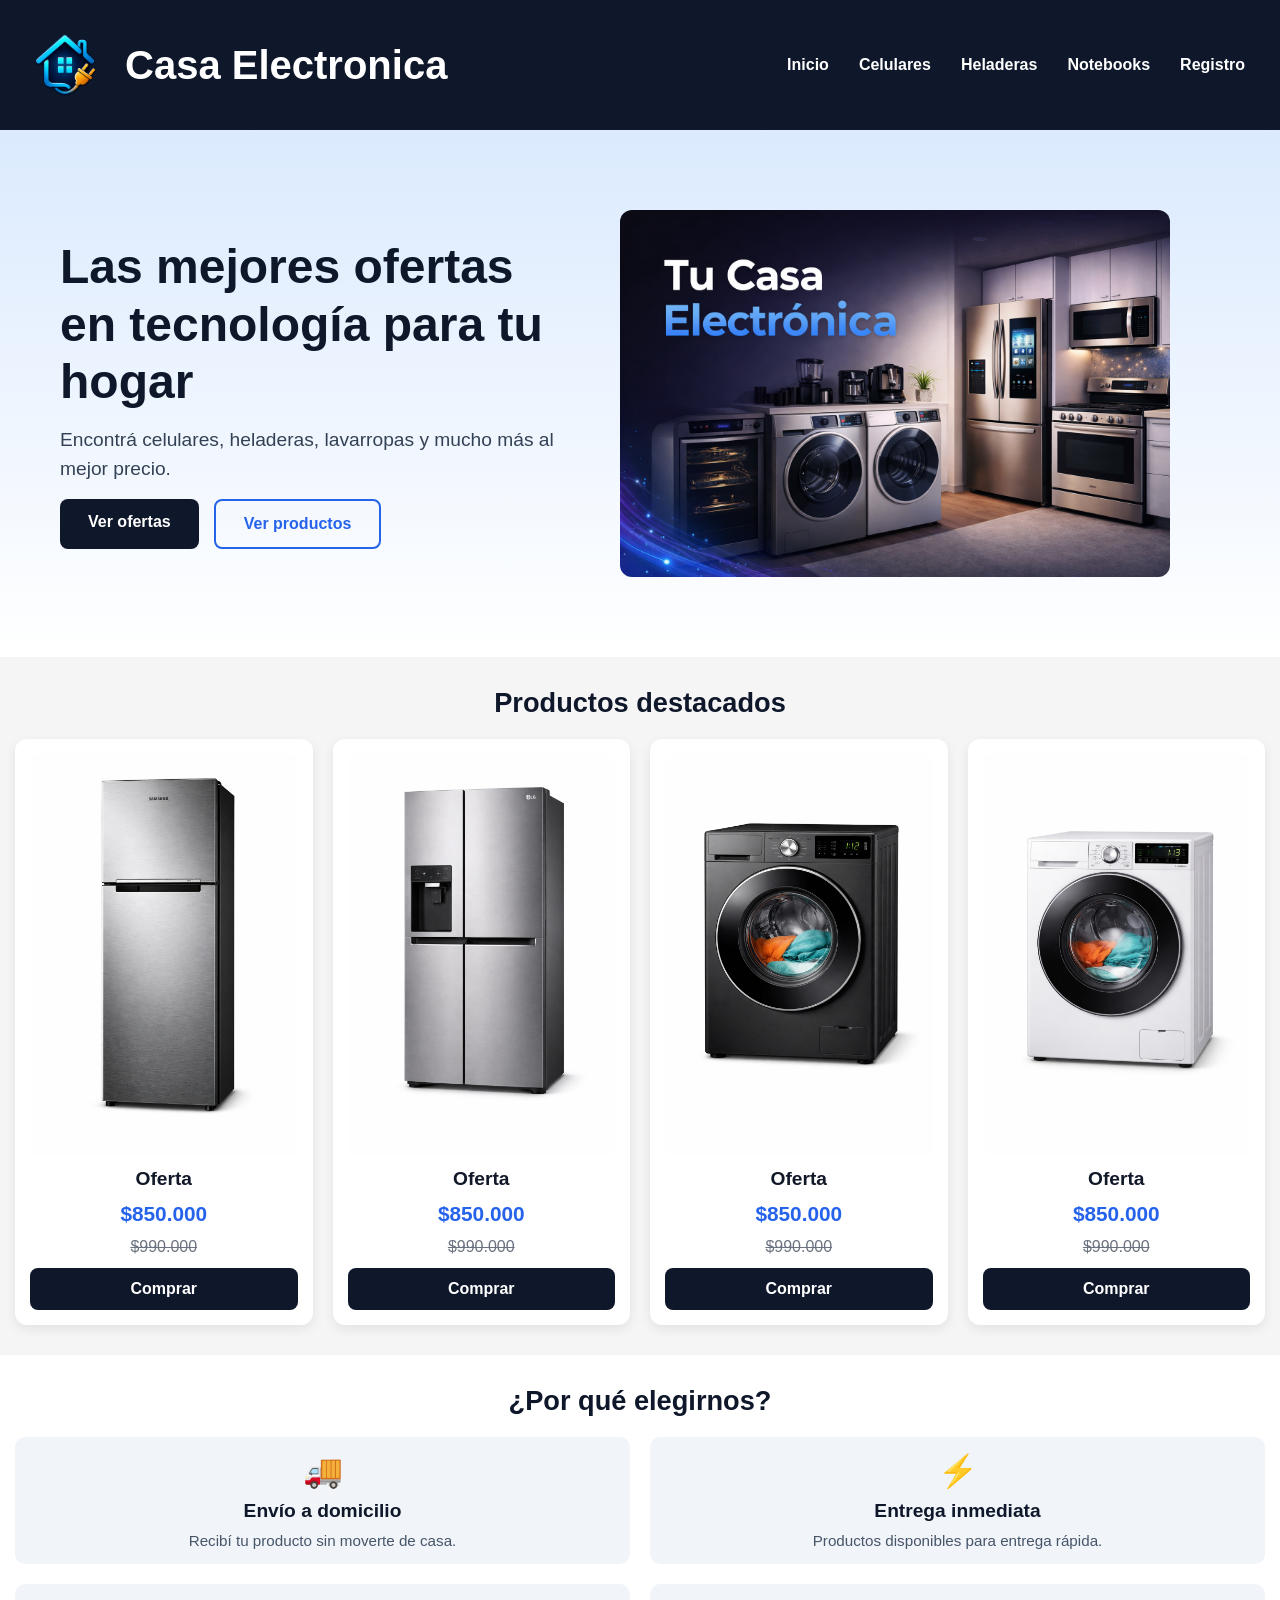
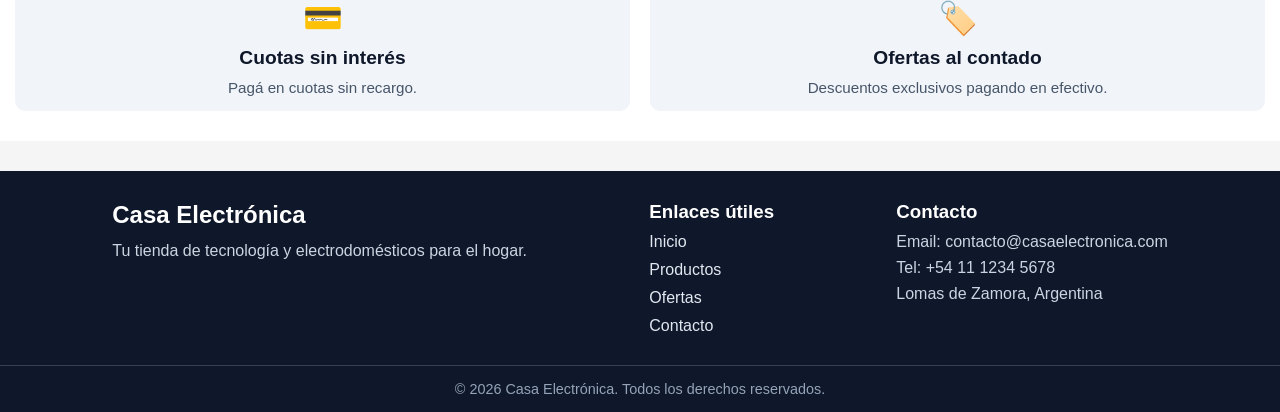
==== index.html @ 78a7dc6c "se agrega archivos version 1" ====
<!DOCTYPE html>
<html lang="es">
<head>
    <meta charset="UTF-8">
    <meta name="viewport" content="width=device-width, initial-scale=1.0">
    <title>Casa Electronica</title>
    <link rel="stylesheet" href="./styles.css/styles.css">
</head>
<body>
    <header class="header">
        <div class="logoContenedor">
            <img class="logo" src="./imagenes/logo.png" alt="logo casa electronica">
            <h1>Casa Electronica</h1>
        </div>

        <nav class="navBar">
            <ul>
                <li><a href="#">Inicio</a></li>
                <li><a href="#">Celulares</a></li>
                <li><a href="#">Heladeras</a></li>
                <li><a href="#">Notebooks</a></li>
                <li><a href="#">Registro</a></li>
            </ul>
        </nav>

        <div class="accionesHeader">
            <button class="botonMenu">Menú</button>
            <button class="botonCarrito">Carrito</button>
        </div>
    </header>



    <main>
        <section class="hero">
            <div class="heroTexto">
                <h2>Las mejores ofertas en tecnología para tu hogar</h2>
        
            <p>Encontrá celulares, heladeras, lavarropas y mucho más al mejor precio.</p>
            <div class="heroBotones">
            <a class="botonHero" href="#">Ver ofertas</a>
            <a class="botonSecundario" href="#">Ver productos</a>
            </div>

            </div>

            <div class="heroImagen">
                <img src="./imagenes/heroimagen.png" alt="Productos tecnológicos destacados">
            </div>
        </section>
        

        <section class="productos">
            <h2 class="tituloSeccion">Productos destacados</h2>

            <div class="contenedorProductos">
                <article class="cardProducto">
                    <img class="imagenProducto" src="./imagenes/samsungheladera.png" alt="Heladera Samsung">
                    <h3>Oferta</h3>
                    <p class="precioActual">$850.000</p>
                    <p class="precioAnterior">$990.000</p>
                    <a href="#" class="botonProducto">Comprar</a>
                </article>

                <article class="cardProducto">
                    <img class="imagenProducto" src="./imagenes/lgheladera.png" alt="Heladera Lg">
                    <h3>Oferta</h3>
                    <p class="precioActual">$850.000</p>
                    <p class="precioAnterior">$990.000</p>
                    <a href="#" class="botonProducto">Comprar</a>
                </article>

                <article class="cardProducto">
                    <img class="imagenProducto" src="./imagenes/lavarropatres.png" alt="Lavarropa Samsung">
                    <h3>Oferta</h3>
                    <p class="precioActual">$850.000</p>
                    <p class="precioAnterior">$990.000</p>
                    <a href="#" class="botonProducto">Comprar</a>
                </article>

                <article class="cardProducto">
                    <img class="imagenProducto" src="./imagenes/lavarropados.png" alt="lavarropas x">
                    <h3>Oferta</h3>
                    <p class="precioActual">$850.000</p>
                    <p class="precioAnterior">$990.000</p>
                    <a href="#" class="botonProducto">Comprar</a>
                </article>
            </div>
        </section>


        <section class="beneficios">
            <h2 class="tituloSeccion">¿Por qué elegirnos?</h2>

        <div class="contenedorBeneficios">

        <div class="beneficio">
            <span class="icono">🚚</span>
            <h3>Envío a domicilio</h3>
            <p>Recibí tu producto sin moverte de casa.</p>
        </div>

        <div class="beneficio">
            <span class="icono">⚡</span>
            <h3>Entrega inmediata</h3>
            <p>Productos disponibles para entrega rápida.</p>
        </div>

        <div class="beneficio">
            <span class="icono">💳</span>
            <h3>Cuotas sin interés</h3>
            <p>Pagá en cuotas sin recargo.</p>
        </div>

        <div class="beneficio">
            <span class="icono">🏷️</span>
            <h3>Ofertas al contado</h3>
            <p>Descuentos exclusivos pagando en efectivo.</p>
        </div>

        </div>
        </section>

    </main>
    
    <footer class="footer">
        <div class="footerContenedor">

        <div class="footerMarca">
            <h2>Casa Electrónica</h2>
            <p>Tu tienda de tecnología y electrodomésticos para el hogar.</p>
        </div>

        <div class="footerLinks">
            <h3>Enlaces útiles</h3>
            <ul>
            <li><a href="#">Inicio</a></li>
            <li><a href="#">Productos</a></li>
            <li><a href="#">Ofertas</a></li>
            <li><a href="#">Contacto</a></li>
            </ul>
        </div>

        <div class="footerContacto">
            <h3>Contacto</h3>
            <p>Email: contacto@casaelectronica.com</p>
            <p>Tel: +54 11 1234 5678</p>
            <p>Lomas de Zamora, Argentina</p>
        </div>

        </div>

        <div class="footerCopy">
        <p>© 2026 Casa Electrónica. Todos los derechos reservados.</p>
        </div>
    </footer>

</body>
</html>
---- styles.css/styles.css ----
*{
    padding: 0;
    margin: 0;
    box-sizing: border-box;
}

body{
    font-family: Arial,sans-serif;
    background-color: #f5f5f5;
    color: #222;
}

.header{
    background-color: #0f172a;
    color: white;
    padding: 15px;
    display: flex;
    flex-direction: column;
    gap: 15px;
}

.logoContenedor{
    display: flex;
    align-items: center;
    gap: 10px;
}

.logo {
    width: 60px;
    height: auto;
}

.logoContenedor h1{
    font-size: 1.4rem;
}

.accionesHeader{
    display: flex;
    justify-content: space-between;
    gap: 10px;
}

.botonMenu,
.botonCarrito{
    flex: 1;
    padding: 10px;
    border: none;
    border-radius: 8px;
    background-color: #1d4ed8;
    color: white;
    font-size: 1rem;
}



.hero{
    padding: 20px 15px;
    display: flex;
    flex-direction: column;
    gap: 20px;
    background: linear-gradient(to bottom, #dbeafe, #ffffff);
}

.heroTexto {
    display: flex;
    flex-direction: column;
    gap: 15px;
}

.hero h2{
    font-size: 2rem;
    line-height: 1.2;
    color: #0f172a;
}

.heroTexto p{
    font-size: 1rem;
    line-height: 1.5;
    color: #334155;
}

.botonHero{
    background-color: #2563eb;
    color: white;
    text-decoration: none;
    padding: 12px;
    border-radius: 8px;
    text-align: center;
    font-weight: bolder;
}

.botonSecundario{
    background-color: transparent;
    border: 2px solid #2563eb;
    text-decoration: none;
    padding: 12px;
    border-radius: 8px;
    text-align: center;
    font-weight: bold;
}

.heroImagen img{
    width: 100%;
    display: block;
    border-radius: 12px;
}


.productos{
    padding: 30px 15px;
}


.contenedorProductos{
    display: flex;
    flex-direction: column;
    gap: 20px;
}

.cardProducto{
    background-color: white;
    border-radius: 12px;
    padding: 15px;
    box-shadow: 0 4px 12px rgba(0,0,0,0.08);
    display: flex; flex-direction: column;
    gap: 12px;
}

.imagenProducto{
    width: 100%;
    border-radius: 10px;
    display: block;
}

.cardProducto h3{
    font-size: 1.2rem;
    color: #111827;
}

.precioActual{
    font-size: 1.3rem;
    font-weight: bold;
    color: #2563eb;
}

.precioAnterior{
    font-size: 1rem;
    color: #6b7280;
    text-decoration: line-through;
}

.botonProducto{
    background-color: #0f172a;
    color: white;
    text-decoration: none;
    text-align: center;
    padding: 12px;
    border-radius: 8px;
    font-weight: bold;
}




.beneficios {
    padding: 30px 15px;
    background-color: #ffffff;
}

.tituloSeccion{
    font-size: 1.7rem;
    line-height: 1.2;
    color: #0f172a;
    text-align: center;
    margin-bottom: 20px;
}

.contenedorBeneficios {
    display: flex;
    flex-direction: column;
    gap: 20px;
}

.beneficio {
    background-color: #f1f5f9;
    padding: 15px;
    border-radius: 10px;
    display: flex;
    flex-direction: column;
    gap: 10px;
    align-items: center;
    text-align: center;
}

.icono {
    font-size: 2rem;
}

.beneficio h3 {
    font-size: 1.2rem;
    color: #0f172a;
}

.beneficio p {
    font-size: 0.95rem;
    color: #475569;
}



.footer {
    background-color: #0f172a;
    color: white;
    margin-top: 30px;
}

.footerContenedor {
    display: flex;
    flex-direction: column;
    gap: 25px;
    padding: 30px 15px;
}

.footerMarca h2,
.footerLinks h3,
.footerContacto h3 {
    margin-bottom: 10px;
}

.footerMarca p {
    color: #cbd5e1;
    line-height: 1.5;
}

.footerLinks ul {
    list-style: none;
    display: flex;
    flex-direction: column;
    gap: 10px;
}

.footerLinks a {
    color: #e2e8f0;
    text-decoration: none;
}

.footerContacto p {
    color: #cbd5e1;
    margin-bottom: 8px;
}   

.footerCopy {
    border-top: 1px solid #334155;
    text-align: center;
    padding: 15px;
}

.footerCopy p {
    font-size: 0.9rem;
    color: #94a3b8;
}



@media (min-width:768px ){
    .header{
        display: flex;
        flex-direction: row;
        justify-content: space-between;
        align-items: center;
    }

    .logo{
        width: 100px;
    }
    .logoContenedor h1{
        font-weight: bolder;
        font-size: 2.5rem;
    }


    .botonCarrito:hover,
    .botonMenu:hover{
        background-color: #0f172a;
        border: solid 1px black;
    }

    .hero {
        flex-direction: row;
        align-items: center;
    }

    .heroTexto {
        flex: 1;
    }

    .heroImagen{
        flex: 1;
    }

    .botonSecundario{
    background-color: transparent;
    border: 2px solid #2563eb;
    text-decoration: none;
    padding: 12px;
    border-radius: 8px;
    text-align: center;
    font-weight: bold;
}


    .contenedorProductos{
        display: grid;
        grid-template-columns: repeat(2,1fr);
        gap: 20px;
    }

    .botonProducto,
    .botonHero,
    .botonCarrito, .botonMenu{
        background-color: #4f15a5;
    }
    
    .contenedorBeneficios{
        display: grid;
        grid-template-columns: repeat(2,1fr);
    }

    .footerContenedor{
        display: flex;
        flex-direction: row;
        justify-content: space-evenly;
    }
}



.navBar {
    display: none;
    }



@media (min-width:1024px){
    .navBar{
        display: block;
        padding: 20px;
    }

    .accionesHeader{
        display: none;
    }

    .navBar ul{
        display: flex;
        gap: 30px;
        list-style: none;
    }

    .navBar a{
        text-decoration: none;
        color: white;
        font-weight: bold;
    }

    .navBar a:active{
        color: #60a5fa;
    }

    .hero{
        padding: 80px 60px;
        gap: 60px;
        align-items: center;
    }

    .heroTexto{
        max-width: 500px;
    }

    .hero h2{
        font-size: 3rem;
    }

    .heroTexto p{
        font-size: 1.2rem;
    }


    .heroBotones{
        display: flex;
        flex-direction:row;
        gap: 15px;
    }

    .botonSecundario{
        background-color: transparent;
        border: 2px solid #2563eb;
        color: #2563eb;
        text-decoration: none;
        padding: 12px;
        border-radius: 8px;
        text-align: center;
        font-weight: bold;
    }

    .botonHero{
        background-color: #0f172a;
    }

    .botonHero,
    .botonSecundario{
        padding: 14px 28px;
    }

    .heroImagen img{
        max-width: 550px;
    }

    .contenedorProductos{
        display: grid;
        grid-template-columns: repeat(4,1fr);
    }

    .cardProducto h3{
        text-align: center;
    }

    .precioActual,
    .precioAnterior,
    .botonProducto{
        text-align: center;
    }

    .botonProducto {
        background-color: #0f172a;
    }

}
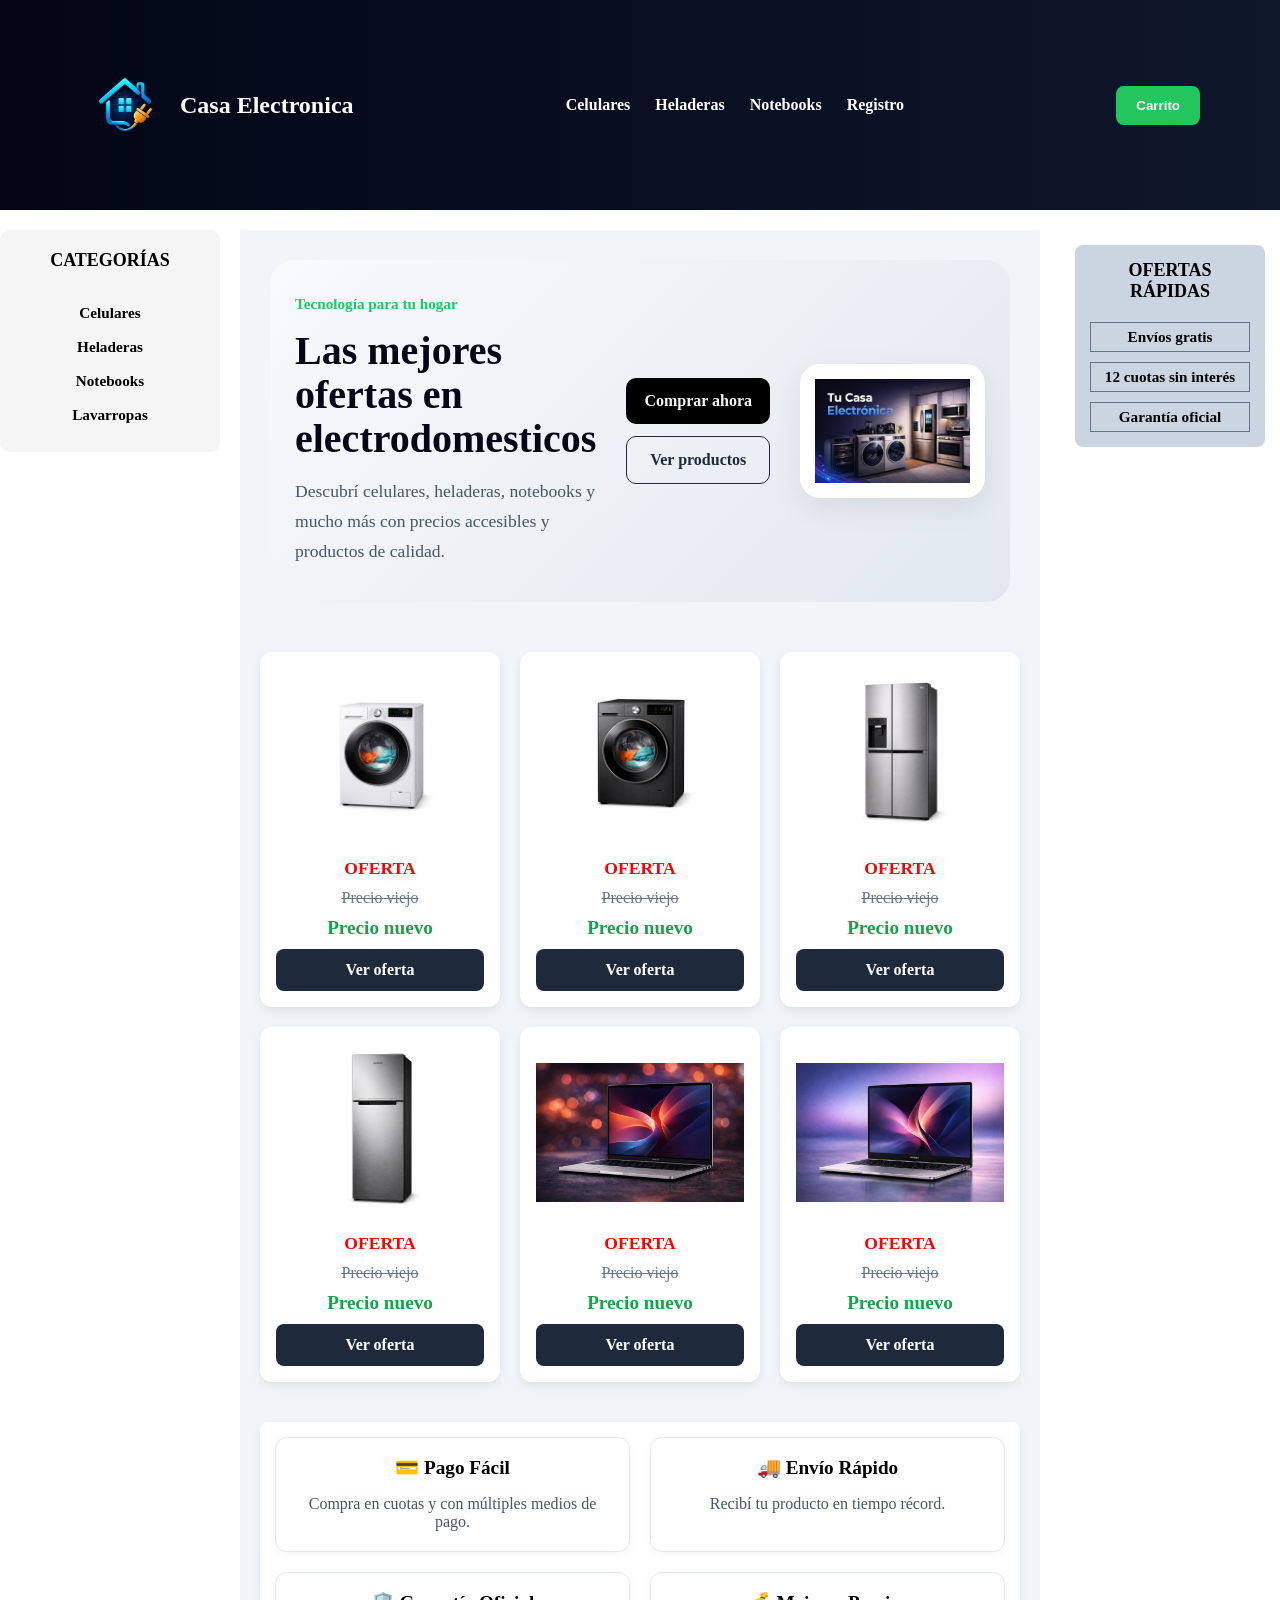
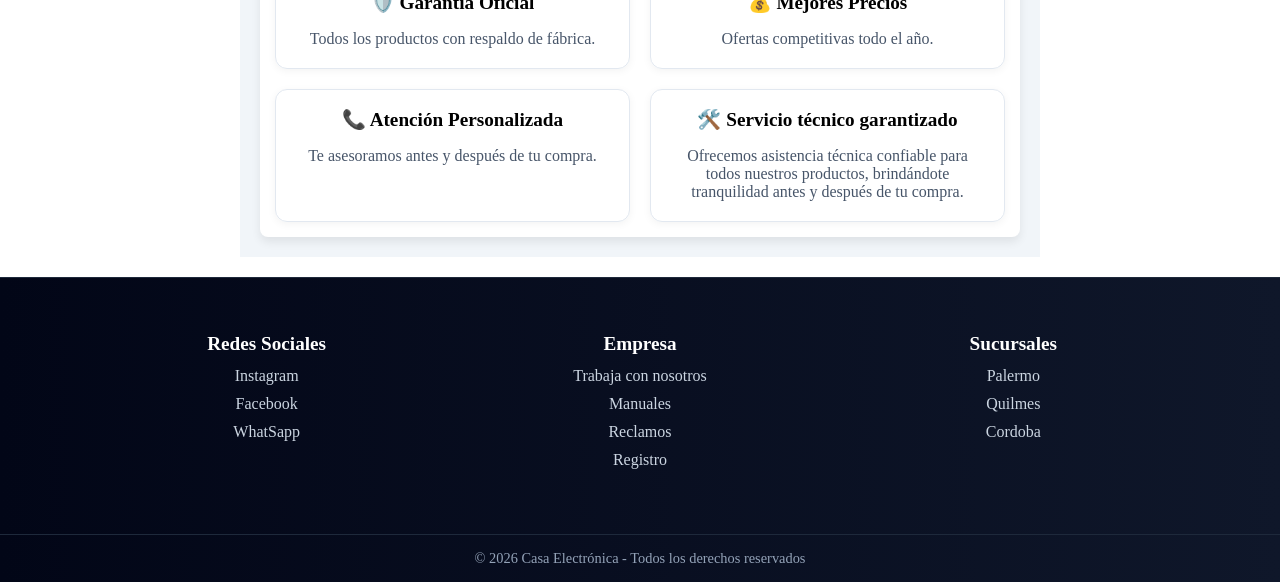
==== commit 588846c6: "primer commit" ====
--- a/index.html
+++ b/index.html
@@ -7,153 +7,218 @@
     <link rel="stylesheet" href="./styles.css/styles.css">
 </head>
 <body>
+    <div class="container">
     <header class="header">
-        <div class="logoContenedor">
-            <img class="logo" src="./imagenes/logo.png" alt="logo casa electronica">
-            <h1>Casa Electronica</h1>
-        </div>
-
-        <nav class="navBar">
-            <ul>
-                <li><a href="#">Inicio</a></li>
-                <li><a href="#">Celulares</a></li>
-                <li><a href="#">Heladeras</a></li>
-                <li><a href="#">Notebooks</a></li>
-                <li><a href="#">Registro</a></li>
-            </ul>
+        <div class="encabezadoContenedor">
+            <div class="logoContenedor">
+            <img class="imagenLogo" src="./imagenes/logo.png" alt="logo de pagina">
+            <h1 class="tituloLogo">Casa Electronica</h1>
+            </div>
+
+            <nav class="navBar">
+                <div class="navBotones">
+                    <a href="#" class="botonMenu">Menu</a>
+                    <a href="#" class="botonCarrito">Carrito</a>
+                </div>
+            </nav>
+        </div>
+
+        <nav class="navBarDesktop">
+            <div class="logoDesktop">
+                <img src="./imagenes/logo.png" alt="logo casa electronica" class="imagenLogoDesktop">
+                <h1 class="tituloLogoDesktop">Casa Electronica</h1>
+            </div>
+
+            <div class="menuDesktop">
+            <ul>
+                <li><a>Celulares</a></li>
+                <li><a>Heladeras</a></li>
+                <li><a>Notebooks</a></li>
+                <li><a>Registro</a></li>
+            </ul>
+            </div>
+
+            <div>
+                <button class="botonDesktop">Carrito</button>
+            </div>
         </nav>
-
-        <div class="accionesHeader">
-            <button class="botonMenu">Menú</button>
-            <button class="botonCarrito">Carrito</button>
-        </div>
     </header>
 
-
-
-    <main>
+    <aside class="sidebarDerecho">
+        <div>
+        <h3>Ofertas rápidas</h3>
+        <p>Envíos gratis</p>
+        <p>12 cuotas sin interés</p>
+        <p>Garantía oficial</p>
+        </div>
+    </aside>
+
+
+
+    <main class="main">
         <section class="hero">
             <div class="heroTexto">
-                <h2>Las mejores ofertas en tecnología para tu hogar</h2>
-        
-            <p>Encontrá celulares, heladeras, lavarropas y mucho más al mejor precio.</p>
+                <p class="heroEtiqueta">Tecnología para tu hogar</p>
+                <h2 class="heroTitulo">Las mejores ofertas en electrodomesticos</h2>
+                <p class="heroParrafo">Descubrí celulares, heladeras, notebooks y mucho más con precios accesibles y productos de calidad.</p>
+            </div>
+
             <div class="heroBotones">
-            <a class="botonHero" href="#">Ver ofertas</a>
-            <a class="botonSecundario" href="#">Ver productos</a>
-            </div>
-
+                <a href="#" class="heroBotonPrincipal"> Comprar ahora</a>
+                <a href="#" class="heroBotonSecundario">Ver productos</a>
             </div>
 
             <div class="heroImagen">
-                <img src="./imagenes/heroimagen.png" alt="Productos tecnológicos destacados">
+                <img src="./imagenes/heroimagen.png" alt="hero imagen">
             </div>
         </section>
-        
-
-        <section class="productos">
-            <h2 class="tituloSeccion">Productos destacados</h2>
-
-            <div class="contenedorProductos">
-                <article class="cardProducto">
-                    <img class="imagenProducto" src="./imagenes/samsungheladera.png" alt="Heladera Samsung">
-                    <h3>Oferta</h3>
-                    <p class="precioActual">$850.000</p>
-                    <p class="precioAnterior">$990.000</p>
-                    <a href="#" class="botonProducto">Comprar</a>
-                </article>
-
-                <article class="cardProducto">
-                    <img class="imagenProducto" src="./imagenes/lgheladera.png" alt="Heladera Lg">
-                    <h3>Oferta</h3>
-                    <p class="precioActual">$850.000</p>
-                    <p class="precioAnterior">$990.000</p>
-                    <a href="#" class="botonProducto">Comprar</a>
-                </article>
-
-                <article class="cardProducto">
-                    <img class="imagenProducto" src="./imagenes/lavarropatres.png" alt="Lavarropa Samsung">
-                    <h3>Oferta</h3>
-                    <p class="precioActual">$850.000</p>
-                    <p class="precioAnterior">$990.000</p>
-                    <a href="#" class="botonProducto">Comprar</a>
-                </article>
-
-                <article class="cardProducto">
-                    <img class="imagenProducto" src="./imagenes/lavarropados.png" alt="lavarropas x">
-                    <h3>Oferta</h3>
-                    <p class="precioActual">$850.000</p>
-                    <p class="precioAnterior">$990.000</p>
-                    <a href="#" class="botonProducto">Comprar</a>
-                </article>
+
+
+
+
+        <section class="principal">
+            <div class="cards">
+                <img class="cardsImagen" src="./imagenes/lavarropados.png" alt="lavarropas samsung">
+                <h3 class="cardsTitulo">Oferta</h3>
+                <span class="precioViejo">Precio viejo</span>
+                <span class="precioNuevo">Precio nuevo</span>
+                <a href="#" class="botonCard">Ver oferta</a>
+
+            </div>
+
+            <div class="cards">
+                <img class="cardsImagen" src="./imagenes/lavarropatres.png" alt="LG lavarropas">
+                <h3 class="cardsTitulo">Oferta</h3>
+                <span class="precioViejo">Precio viejo</span>
+                <span class="precioNuevo">Precio nuevo</span>
+                <a href="#" class="botonCard">Ver oferta</a>
+
+            </div>
+
+            <div class="cards">
+                <img class="cardsImagen" src="./imagenes/lgheladera.png" alt="Lg heladera">
+                <h3 class="cardsTitulo">Oferta</h3>
+                <span class="precioViejo">Precio viejo</span>
+                <span class="precioNuevo">Precio nuevo</span>
+                <a href="#" class="botonCard">Ver oferta</a>
+
+            </div>
+
+            <div class="cards">
+                <img class="cardsImagen" src="./imagenes/samsungheladera.png" alt="samsung heladera">
+                <h3 class="cardsTitulo">Oferta</h3>
+                <span class="precioViejo">Precio viejo</span>
+                <span class="precioNuevo">Precio nuevo</span>
+                <a href="#" class="botonCard">Ver oferta</a>
+
+            </div>
+
+            <div class="cards">
+                <img class="cardsImagen" src="./imagenes/notebookdos.png" alt="notebook">
+                <h3 class="cardsTitulo">Oferta</h3>
+                <span class="precioViejo">Precio viejo</span>
+                <span class="precioNuevo">Precio nuevo</span>
+                <a href="#" class="botonCard">Ver oferta</a>
+
+            </div>
+
+            <div class="cards">
+                <img class="cardsImagen" src="./imagenes/notebookuno.png" alt="samsung notebook">
+                <h3 class="cardsTitulo">Oferta</h3>
+                <span class="precioViejo">Precio viejo</span>
+                <span class="precioNuevo">Precio nuevo</span>
+                <a href="#" class="botonCard">Ver oferta</a>
             </div>
         </section>
 
 
+
         <section class="beneficios">
-            <h2 class="tituloSeccion">¿Por qué elegirnos?</h2>
-
-        <div class="contenedorBeneficios">
-
-        <div class="beneficio">
-            <span class="icono">🚚</span>
-            <h3>Envío a domicilio</h3>
-            <p>Recibí tu producto sin moverte de casa.</p>
-        </div>
-
-        <div class="beneficio">
-            <span class="icono">⚡</span>
-            <h3>Entrega inmediata</h3>
-            <p>Productos disponibles para entrega rápida.</p>
-        </div>
-
-        <div class="beneficio">
-            <span class="icono">💳</span>
-            <h3>Cuotas sin interés</h3>
-            <p>Pagá en cuotas sin recargo.</p>
-        </div>
-
-        <div class="beneficio">
-            <span class="icono">🏷️</span>
-            <h3>Ofertas al contado</h3>
-            <p>Descuentos exclusivos pagando en efectivo.</p>
-        </div>
-
-        </div>
+
+            <div class="cardsBeneficios">
+                <h3 class="beneficioTitulos">💳 Pago Fácil</h3>
+                <p class="beneficioDescripcion"> Compra en cuotas y con múltiples medios de pago.</p>
+            </div>
+
+            <div class="cardsBeneficios">
+                <h3 class="beneficioTitulos">🚚 Envío Rápido</h3>
+                <p class="beneficioDescripcion">Recibí tu producto en tiempo récord.</p>
+            </div>
+
+            <div class="cardsBeneficios">
+                <h3 class="beneficioTitulos">🛡️ Garantía Oficial</h3>
+                <p class="beneficioDescripcion">Todos los productos con respaldo de fábrica.</p>
+            </div>
+
+            <div class="cardsBeneficios">
+                <h3 class="beneficioTitulos">💰 Mejores Precios</h3>
+                <p class="beneficioDescripcion">Ofertas competitivas todo el año.</p>
+            </div>
+
+            <div class="cardsBeneficios">
+                <h3 class="beneficioTitulos">📞 Atención Personalizada</h3>
+                <p class="beneficioDescripcion">Te asesoramos antes y después de tu compra.</p>
+            </div>
+
+            <div class="cardsBeneficios">
+                <h3 class="beneficioTitulos">🛠️ Servicio técnico garantizado</h3>
+                <p class="beneficioDescripcion">Ofrecemos asistencia técnica confiable para todos nuestros productos, brindándote tranquilidad antes y después de tu compra.</p>
+            </div>
         </section>
-
     </main>
-    
+
+
+    <aside class="sidebarIzquierdo">
+        <h3>Categorías</h3>
+        <ul>
+            <li>Celulares</li>
+            <li>Heladeras</li>
+            <li>Notebooks</li>
+            <li>Lavarropas</li>
+        </ul>
+    </aside>
+
+
     <footer class="footer">
-        <div class="footerContenedor">
-
-        <div class="footerMarca">
-            <h2>Casa Electrónica</h2>
-            <p>Tu tienda de tecnología y electrodomésticos para el hogar.</p>
-        </div>
-
-        <div class="footerLinks">
-            <h3>Enlaces útiles</h3>
-            <ul>
-            <li><a href="#">Inicio</a></li>
-            <li><a href="#">Productos</a></li>
-            <li><a href="#">Ofertas</a></li>
-            <li><a href="#">Contacto</a></li>
-            </ul>
-        </div>
-
-        <div class="footerContacto">
-            <h3>Contacto</h3>
-            <p>Email: contacto@casaelectronica.com</p>
-            <p>Tel: +54 11 1234 5678</p>
-            <p>Lomas de Zamora, Argentina</p>
-        </div>
-
-        </div>
-
-        <div class="footerCopy">
-        <p>© 2026 Casa Electrónica. Todos los derechos reservados.</p>
-        </div>
+    <div class="footerContenedor">
+        <div class="footerCards">
+            <h3 class="footerTitulos">Redes Sociales</h3>
+            <ul>
+                <li>Instagram</li>
+                <li>Facebook</li>
+                <li>WhatSapp</li>
+            </ul>
+        </div>
+
+        <div class="footerCards">
+            <h3 class="footerTitulos">Empresa</h3>
+            <ul>
+                <li>Trabaja con nosotros</li>
+                <li>Manuales</li>
+                <li>Reclamos</li>
+                <li>Registro</li>
+            </ul>
+        </div>
+
+        <div class="footerCards">
+            <h3 class="footerTitulos">Sucursales</h3>
+            <ul>
+                <li>Palermo</li>
+                <li>Quilmes</li>
+                <li>Cordoba</li>
+            </ul>
+        </div>
+    </div>
+
+    <div class="footerBottom">
+    <p>© 2026 Casa Electrónica - Todos los derechos reservados</p>
+    </div>
     </footer>
+    </div>
 
 </body>
+
+
+
+
 </html>
--- a/styles.css/styles.css
+++ b/styles.css/styles.css
@@ -4,326 +4,364 @@
     box-sizing: border-box;
 }
 
-body{
-    font-family: Arial,sans-serif;
-    background-color: #f5f5f5;
-    color: #222;
-}
-
-.header{
-    background-color: #0f172a;
+
+header{
+    background: linear-gradient(90deg, #020617, #0f172a);
+}
+
+.encabezadoContenedor{
+    display: flex;
+    flex-direction: column;
+    gap: 20px;
+    padding: 15px;
+}
+
+.logoContenedor{
+    display: flex;
+    align-items: center;
+    gap: 15px;
+}
+
+.imagenLogo{
+    width: 70px;
+    height: auto;
+}
+
+.tituloLogo{
+    font-size: 1.5rem;
+    font-weight: bold;
+    color: whitesmoke;
+}
+
+.navBotones{
+    display: flex;
+    justify-content: space-evenly;
+    gap: 12px;
+}
+
+.botonMenu{
+    background-color: transparent;
+    border: 1px solid white;
+    padding: 12px 18px;
+    border-radius: 8px;
+    color: whitesmoke;
+    text-decoration: none;
+    font-weight: bold;
+    text-align: center;
+    transition: 0.3s;
+}
+
+.botonCarrito{
+    background-color: #22c55e;
+    border: 1px solid #22c55e;
+    padding: 12px 18px;
+    border-radius: 8px;
     color: white;
-    padding: 15px;
-    display: flex;
-    flex-direction: column;
-    gap: 15px;
-}
-
-.logoContenedor{
-    display: flex;
-    align-items: center;
-    gap: 10px;
-}
-
-.logo {
-    width: 60px;
-    height: auto;
-}
-
-.logoContenedor h1{
-    font-size: 1.4rem;
-}
-
-.accionesHeader{
-    display: flex;
-    justify-content: space-between;
-    gap: 10px;
-}
-
-.botonMenu,
-.botonCarrito{
-    flex: 1;
-    padding: 10px;
-    border: none;
-    border-radius: 8px;
-    background-color: #1d4ed8;
-    color: white;
-    font-size: 1rem;
-}
-
-
+    text-decoration: none;
+    font-weight: bold;
+    text-align: center;
+    transition: 0.3s;    
+}
+
+.botonMenu:active,
+.botonCarrito:active{
+    transform: scale(0.97);
+}
+
+.botonMenu:hover{
+    background-color: black;
+}
+
+.botonCarrito:hover{
+    background-color: black;
+}
+
+
+main{
+    background-color: #f1f5f9;
+}
 
 .hero{
-    padding: 20px 15px;
-    display: flex;
-    flex-direction: column;
-    gap: 20px;
-    background: linear-gradient(to bottom, #dbeafe, #ffffff);
-}
-
-.heroTexto {
-    display: flex;
-    flex-direction: column;
-    gap: 15px;
-}
-
-.hero h2{
+    display: flex;
+    flex-direction: column;
+    gap: 30px;
+    padding: 30px 20px;
+}
+
+.heroTexto{
+    display: flex;
+    flex-direction: column;
+    gap: 16px;
+}
+
+.heroEtiqueta{
+    color: #22c55e;
+    font-weight: bold;
+    font-size: 0.95rem;
+}
+
+.heroTitulo{
+    color: #020617;
     font-size: 2rem;
     line-height: 1.2;
-    color: #0f172a;
-}
-
-.heroTexto p{
+}
+
+.heroParrafo{
+    color: #475569;
     font-size: 1rem;
-    line-height: 1.5;
-    color: #334155;
-}
-
-.botonHero{
-    background-color: #2563eb;
+    line-height: 1.6;
+}
+
+.heroBotones{
+    display: flex;
+    flex-direction: column;
+    gap: 12px;
+}
+
+.heroBotonPrincipal,
+.heroBotonSecundario{
+    text-decoration: none;
+    text-align: center;
+    padding: 14px 18px;
+    border-radius: 10px;
+    font-weight: bold;
+    transition: 0.3s;
+}
+
+.heroBotonPrincipal{
+    background-color: #22c55e;
+    color: whitesmoke;
+}
+
+.heroBotonSecundario{
+    background-color: transparent;
+    border: 1px solid #1e293b;
+    color: #1e293b;
+}
+
+.heroBotonPrincipal:hover{
+    background-color: #16a34a;
+}
+
+.heroBotonSecundario:hover{
+    background-color: rgba(30, 41, 59, 0.08);
+}
+
+.heroBotonPrincipal:active,
+.heroBotonSecundario:active{
+    transform: scale(0.97);
+}
+
+.heroImagen img{
+    width: 100%;
+    height: auto;
+    display: block;
+}
+
+.heroImagen{
+    background-color: white;
+    padding: 20px;
+    border-radius: 16px;
+    box-shadow: 0 4px 14px rgba(0, 0, 0, 0.08);
+}
+
+
+.principal{
+    display: flex;
+    flex-direction: column;
+    gap: 20px;
+    padding: 20px;
+    
+}
+
+.cards {
+    background-color: white;
+    border-radius: 12px;
+    padding: 16px;
+    text-align: center;
+    display: flex;
+    flex-direction: column;
+    gap: 10px;
+    box-shadow: 0 4px 10px rgba(0, 0, 0, 0.08);
+}
+
+.cardsImagen{
+    height: auto;
+    width:100%;
+    margin: 0 auto;
+}
+
+.cardsTitulo{
+    color: red;
+    font-size: 1.1rem;
+    text-transform: uppercase;
+}
+
+.precioViejo{
+    color: #64748b;
+    text-decoration: line-through;
+}
+
+.precioNuevo{
+    color: #16a34a;
+    font-size: 1.2rem;
+    font-weight: bold;
+}
+
+.botonCard{
+    text-decoration: none;
+    background-color: #1e293b;
     color: white;
-    text-decoration: none;
     padding: 12px;
     border-radius: 8px;
+    font-weight: bold;
+    transition: 0.3s;
+}
+
+.botonCard:hover{
+    background-color: #0f172a;
+}
+
+.botonCard:active{
+    transform: scale(0.97);
+}
+
+
+.beneficios{
+    display: flex;
+    flex-direction: column;
+    gap: 20px;
+    margin:20px;
+    padding: 15px;
+    background-color: white;
+    border-radius: 8px;
+    box-shadow: 0 5px 10px rgba(0, 0, 0, 0.08);
     text-align: center;
-    font-weight: bolder;
-}
-
-.botonSecundario{
-    background-color: transparent;
-    border: 2px solid #2563eb;
-    text-decoration: none;
-    padding: 12px;
-    border-radius: 8px;
+}
+
+.cardsBeneficios{
+    display: flex;
+    flex-direction: column;
+    gap: 10px;
+    border: solid 1px #e2e8f0;
+    border-radius: 12px;
+    padding: 20px;
+    box-shadow: 0 2px 8px rgba(0, 0, 0, 0.05);
+    transition: 0.3s;
+}
+
+.cardsBeneficios:hover{
+    transform: translateY(-3px);
+    box-shadow: 0 6px 18px rgba(0, 0, 0, 0.1);
+}
+
+.beneficioTitulos{
+    line-height: 1em;
+    font-weight: bold;
+    font-size: 1.2em;
+    margin-bottom: 8px;
+}
+
+.beneficioDescripcion{
+    font-weight: lighter;
+    color: #475569;
+}
+
+
+footer{
+    background: linear-gradient(90deg, #020617, #0f172a);
+}
+
+.footerContenedor{
+    display: flex;
+    flex-direction: column;
+    padding: 20px;
+    color: white;
+    gap: 10px;
     text-align: center;
-    font-weight: bold;
-}
-
-.heroImagen img{
-    width: 100%;
-    display: block;
-    border-radius: 12px;
-}
-
-
-.productos{
-    padding: 30px 15px;
-}
-
-
-.contenedorProductos{
-    display: flex;
-    flex-direction: column;
-    gap: 20px;
-}
-
-.cardProducto{
-    background-color: white;
-    border-radius: 12px;
-    padding: 15px;
-    box-shadow: 0 4px 12px rgba(0,0,0,0.08);
-    display: flex; flex-direction: column;
-    gap: 12px;
-}
-
-.imagenProducto{
-    width: 100%;
-    border-radius: 10px;
-    display: block;
-}
-
-.cardProducto h3{
-    font-size: 1.2rem;
-    color: #111827;
-}
-
-.precioActual{
-    font-size: 1.3rem;
-    font-weight: bold;
-    color: #2563eb;
-}
-
-.precioAnterior{
-    font-size: 1rem;
-    color: #6b7280;
-    text-decoration: line-through;
-}
-
-.botonProducto{
-    background-color: #0f172a;
-    color: white;
-    text-decoration: none;
-    text-align: center;
-    padding: 12px;
-    border-radius: 8px;
-    font-weight: bold;
-}
-
-
-
-
-.beneficios {
-    padding: 30px 15px;
-    background-color: #ffffff;
-}
-
-.tituloSeccion{
-    font-size: 1.7rem;
-    line-height: 1.2;
-    color: #0f172a;
-    text-align: center;
-    margin-bottom: 20px;
-}
-
-.contenedorBeneficios {
-    display: flex;
-    flex-direction: column;
-    gap: 20px;
-}
-
-.beneficio {
-    background-color: #f1f5f9;
-    padding: 15px;
-    border-radius: 10px;
-    display: flex;
-    flex-direction: column;
-    gap: 10px;
-    align-items: center;
-    text-align: center;
-}
-
-.icono {
-    font-size: 2rem;
-}
-
-.beneficio h3 {
-    font-size: 1.2rem;
-    color: #0f172a;
-}
-
-.beneficio p {
-    font-size: 0.95rem;
-    color: #475569;
-}
-
-
-
-.footer {
-    background-color: #0f172a;
-    color: white;
-    margin-top: 30px;
-}
-
-.footerContenedor {
-    display: flex;
-    flex-direction: column;
-    gap: 25px;
-    padding: 30px 15px;
-}
-
-.footerMarca h2,
-.footerLinks h3,
-.footerContacto h3 {
-    margin-bottom: 10px;
-}
-
-.footerMarca p {
+}
+
+.footerCards{
+    padding: 5px;
+}
+
+.footerTitulos{
+    font-weight: bold;
+    font-size: 1.1em;
+}
+
+.footerCards ul{
+    list-style: none;
+    padding: 0;
+    margin-top: 10px;
+}
+
+.footerCards li{
+    margin-bottom: 8px;
     color: #cbd5e1;
-    line-height: 1.5;
-}
-
-.footerLinks ul {
-    list-style: none;
-    display: flex;
-    flex-direction: column;
-    gap: 10px;
-}
-
-.footerLinks a {
-    color: #e2e8f0;
-    text-decoration: none;
-}
-
-.footerContacto p {
-    color: #cbd5e1;
-    margin-bottom: 8px;
-}   
-
-.footerCopy {
-    border-top: 1px solid #334155;
-    text-align: center;
-    padding: 15px;
-}
-
-.footerCopy p {
-    font-size: 0.9rem;
-    color: #94a3b8;
-}
-
-
-
-@media (min-width:768px ){
-    .header{
-        display: flex;
-        flex-direction: row;
-        justify-content: space-between;
-        align-items: center;
-    }
-
-    .logo{
-        width: 100px;
-    }
-    .logoContenedor h1{
-        font-weight: bolder;
-        font-size: 2.5rem;
-    }
-
-
-    .botonCarrito:hover,
-    .botonMenu:hover{
-        background-color: #0f172a;
-        border: solid 1px black;
-    }
-
-    .hero {
+}
+
+.sidebarIzquierdo,
+.sidebarDerecho{
+    display: none;}
+
+@media (min-width: 768px){
+    .hero{
         flex-direction: row;
         align-items: center;
-    }
-
-    .heroTexto {
+        justify-content: space-between;
+        gap: 30px;
+        padding: 40px 30px;
+    }
+
+    .heroTexto{
         flex: 1;
+    }
+
+    .heroBotones{
+        flex-direction: row;
+        justify-content:flex-start;
+    }
+
+
+    .heroBotonPrincipal,
+    .heroBotonSecundario{
+        width: auto;
+    }
+
+    .heroBotonPrincipal,
+    .heroBotonSecundario:active{
+        background-color: black;
     }
 
     .heroImagen{
         flex: 1;
     }
 
-    .botonSecundario{
-    background-color: transparent;
-    border: 2px solid #2563eb;
-    text-decoration: none;
-    padding: 12px;
-    border-radius: 8px;
-    text-align: center;
-    font-weight: bold;
-}
-
-
-    .contenedorProductos{
+    .heroImagen img{
+        width: 100%;
+        max-width: 500px;
+        margin: 0 auto;
+    }
+
+
+    .principal{
         display: grid;
         grid-template-columns: repeat(2,1fr);
-        gap: 20px;
-    }
-
-    .botonProducto,
-    .botonHero,
-    .botonCarrito, .botonMenu{
-        background-color: #4f15a5;
-    }
-    
-    .contenedorBeneficios{
+    }
+
+    .principal .botonCard:hover{
+        background-color: black;
+    }
+
+    .principal .botonCard:active{
+        border: solid 2px red;
+    }
+
+
+    .beneficios{
         display: grid;
-        grid-template-columns: repeat(2,1fr);
+        grid-template-columns: repeat(2, 1fr);
     }
 
     .footerContenedor{
@@ -334,105 +372,340 @@
 }
 
 
-
-.navBar {
-    display: none;
-    }
-
-
-
-@media (min-width:1024px){
-    .navBar{
+@media (min-width: 1024px){
+    .container{
+        display: grid;
+        grid-template-columns: minmax(180px, 220px) 1fr 1fr minmax(180px,220px);
+        grid-template-rows: auto 1fr auto;
+        grid-template-areas: 
+        "header header header header"
+        "sidebarIzquierdo main main sidebarDerecho"
+        "footer footer footer footer";
+        gap: 20px;
+    }
+
+    .header{
+        grid-area: header;
+    }
+
+    .sidebarIzquierdo{
+        grid-area: sidebarIzquierdo;
+    }
+
+    .main{
+        grid-area: main;
+    }
+
+    .sidebarDerecho{
+        grid-area: sidebarDerecho;
+    }
+
+    .footer{
+        grid-area: footer;
+    }
+
+    .encabezadoContenedor{
+        display: none;
+    }
+
+    .header{
+        padding: 40px;
+    }
+
+    .navBarDesktop{
+        display: flex;
+        align-items: center;
+        justify-content: space-between;
+        padding: 20px 40px;
+        color: white;
+    }
+
+    .logoDesktop{
+        display: flex;
+        align-items: center;
+        gap: 10px;
+    }
+
+    .imagenLogoDesktop{
+        height: 90px;
+        width: auto;
+    }
+
+    .tituloLogoDesktop{
+        
+    }
+    
+    .menuDesktop{
+    display: flex;
+    align-items: center;
+    justify-content: center;
+    flex: 1;
+    }
+
+    .menuDesktop ul{
+    display: flex;
+    gap: 25px;
+    list-style: none;
+}
+
+.menuDesktop a{
+    position: relative;
+    color: white;
+    text-decoration: none;
+    font-weight: bold;
+    padding-bottom: 5px;
+}
+
+.menuDesktop a::after{
+    content: "";
+    position: absolute;
+    left: 0;
+    bottom: 0;
+    width: 0%;
+    height: 2px;
+    background-color: #22c55e;
+    transition: 0.3s;
+}
+
+.menuDesktop a:hover::after{
+    width: 100%;
+}
+
+.menuDesktop a:active{
+    transform: scale(0.95);
+}
+
+.botonDesktop{
+    background-color: #22c55e;
+    border: none;
+    padding: 12px 20px;
+    border-radius: 8px;
+    color: white;
+    font-weight: bold;
+    cursor: pointer;
+}
+
+.botonDesktop:hover{
+    background-color: black;
+    border: solid 1px red;
+    text-transform: uppercase;
+}
+
+.hero{
+    display: flex;
+    align-items: center;
+    justify-content: space-between;
+    gap: 30px;
+    padding: 35px 25px;
+    margin: 20px;
+    background: linear-gradient(135deg, #f8fafc, #e2e8f0);
+    border-radius: 24px;
+}
+
+.heroTexto{
+    flex: 1;
+    max-width: 500px;
+}
+
+.heroTitulo{
+    font-size: 2.5rem;
+    line-height: 1.1;
+}
+
+.heroParrafo{
+    font-size: 1.05rem;
+    line-height: 1.7;
+}
+
+.heroImagen{
+    flex: 1;
+    background-color: white;
+    padding: 15px;
+    border-radius: 20px;
+    box-shadow: 0 10px 30px rgba(0, 0, 0, 0.08);
+}
+
+.heroImagen img{
+    width: 100%;
+    max-width: 380px;
+    height: auto;
+    margin: 0 auto;
+    display: block;
+}
+
+.heroBotones{
+    display: flex;
+    flex-direction: column;
+}
+
+.hero{
+    background: linear-gradient(135deg, #f8fafc, #e2e8f0);
+    border-radius: 24px;
+    margin: 30px;
+}
+
+.heroParrafo{
+    font-size: 1.1rem;
+    line-height: 1.7;
+}
+
+.principal{
+    display: grid;
+    grid-template-columns: repeat(auto-fit, minmax(220px, 1fr));
+    gap: 20px;
+}
+
+.cardsImagen{
+    width: 100%;
+    height: 180px;
+    object-fit: contain;
+}
+
+    .sidebarIzquierdo,
+    .sidebarDerecho{
         display: block;
+        background-color: white;
+        padding: 15px;
+        border-radius: 10px;
+    }
+
+    .sidebarDerecho,
+    .sidebarIzquierdo {
+        background-color: #f5f5f5;
         padding: 20px;
-    }
-
-    .accionesHeader{
-        display: none;
-    }
-
-    .navBar ul{
-        display: flex;
-        gap: 30px;
-        list-style: none;
-    }
-
-    .navBar a{
-        text-decoration: none;
-        color: white;
-        font-weight: bold;
-    }
-
-    .navBar a:active{
-        color: #60a5fa;
-    }
-
-    .hero{
-        padding: 80px 60px;
-        gap: 60px;
-        align-items: center;
-    }
-
-    .heroTexto{
-        max-width: 500px;
-    }
-
-    .hero h2{
-        font-size: 3rem;
-    }
-
-    .heroTexto p{
-        font-size: 1.2rem;
-    }
-
-
-    .heroBotones{
-        display: flex;
-        flex-direction:row;
-        gap: 15px;
-    }
-
-    .botonSecundario{
-        background-color: transparent;
-        border: 2px solid #2563eb;
-        color: #2563eb;
-        text-decoration: none;
-        padding: 12px;
-        border-radius: 8px;
+        border-radius: 10px;
         text-align: center;
-        font-weight: bold;
-    }
-
-    .botonHero{
-        background-color: #0f172a;
-    }
-
-    .botonHero,
-    .botonSecundario{
-        padding: 14px 28px;
-    }
-
-    .heroImagen img{
-        max-width: 550px;
-    }
-
-    .contenedorProductos{
-        display: grid;
-        grid-template-columns: repeat(4,1fr);
-    }
-
-    .cardProducto h3{
-        text-align: center;
-    }
-
-    .precioActual,
-    .precioAnterior,
-    .botonProducto{
-        text-align: center;
-    }
-
-    .botonProducto {
-        background-color: #0f172a;
-    }
-
-}+        font-size: 0.95rem;
+}
+
+.sidebarIzquierdo,
+.sidebarDerecho{
+    position: sticky;
+    top: 20px;
+    align-self: start;
+    height: fit-content;
+}
+
+.sidebarIzquierdo{
+    display: flex;
+    flex-direction: column;
+    gap: 15px;
+}
+
+
+.sidebarIzquierdo h3{
+    font-size: 18px;
+    margin-bottom: 10px;
+    font-weight: bolder;
+    text-transform: uppercase;
+}
+
+.sidebarIzquierdo ul{
+    list-style: none;
+}
+
+.sidebarIzquierdo li{
+    padding: 8px;
+    cursor:pointer;
+    border-radius: 5px;
+    font-weight: bold;
+}
+
+.sidebarIzquierdo li:hover{
+    background-color: #ddd;
+}
+
+.sidebarIzquierdo li:active{
+    color: red;
+    background-color: #0f172a;
+}
+
+.sidebarDerecho{
+    display: flex;
+    flex-direction: column;
+    gap: 15px;
+}
+
+.sidebarDerecho h3{
+    font-size: 18px;
+    margin-bottom: 10px;
+    font-weight: bolder;
+    text-transform: uppercase;
+}
+
+.sidebarDerecho{
+    background-color: white;
+    padding: 15px;
+    border-radius: 10px;
+    text-align: center;
+}
+
+.sidebarDerecho div{
+    padding: 15px;
+    background-color: #cbd5e1;
+    border-radius: 8px;
+    display: flex;
+    flex-direction: column;
+    gap: 10px;
+}
+
+.sidebarDerecho div p{
+    font-weight: bold;
+    border: solid 1px #64748b;
+    cursor: pointer;
+    padding: 5px;
+}
+
+.contenedorSidebar{
+    position: fixed;
+}
+
+footer{
+    border-top: 1px solid #1e293b;
+}
+
+.footerContenedor{
+    display: flex;
+    justify-content: space-between;
+    align-items: flex-start;
+    padding: 50px 60px;
+    gap: 40px;
+    max-width: 1200px;
+    margin: 0 auto;
+}
+
+.footerCards{
+    flex: 1;
+}
+
+.footerTitulos{
+    font-size: 1.2rem;
+    margin-bottom: 12px;
+    color: white;
+}
+
+.footerCards li{
+    margin-bottom: 10px;
+    color: #cbd5e1;
+    cursor: pointer;
+    transition: 0.3s;
+}
+
+.footerCards li:hover{
+    color: #22c55e;
+    transform: translate(5px);
+}
+
+.footerTitulos:hover{
+    color: #22c55e;
+}
+
+
+.footerBottom{
+    text-align: center;
+    padding: 15px;
+    border-top: 1px solid #1e293b;
+    color: #94a3b8;
+    font-size: 0.9rem;
+}
+}
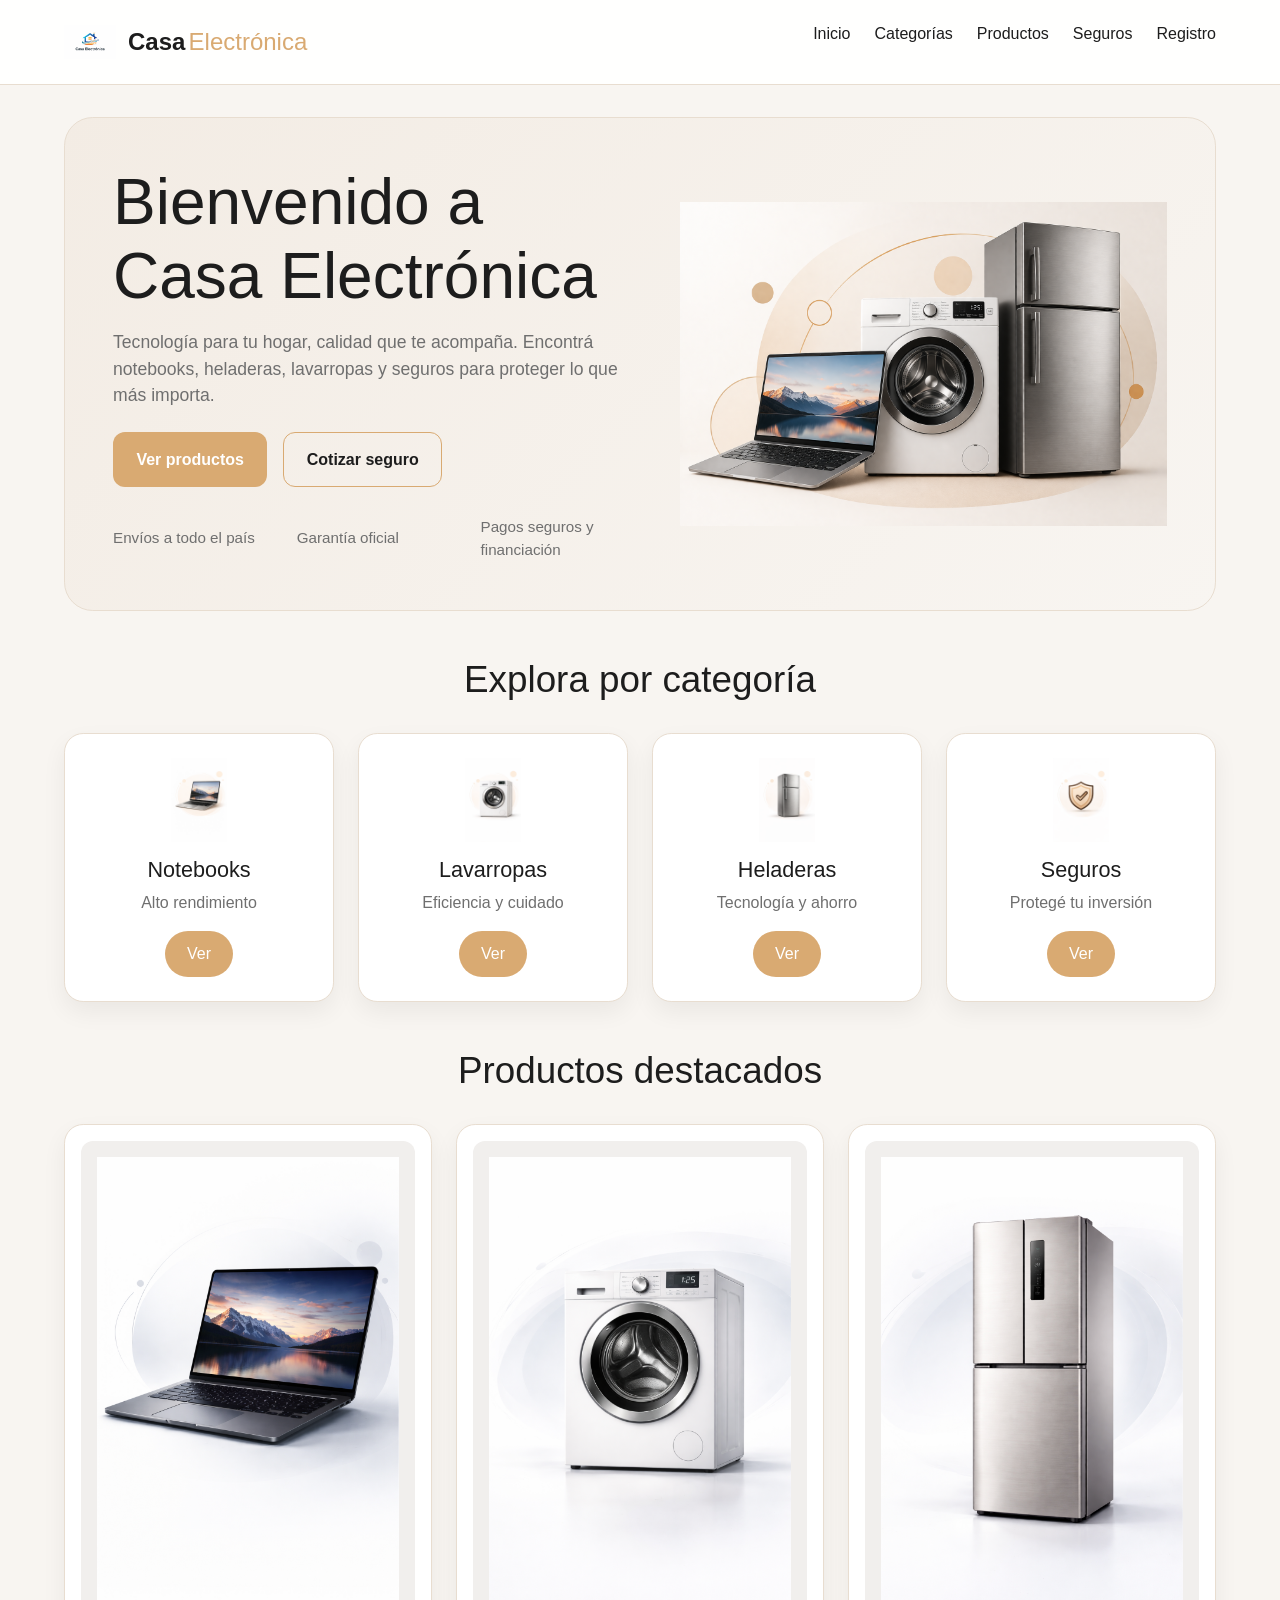
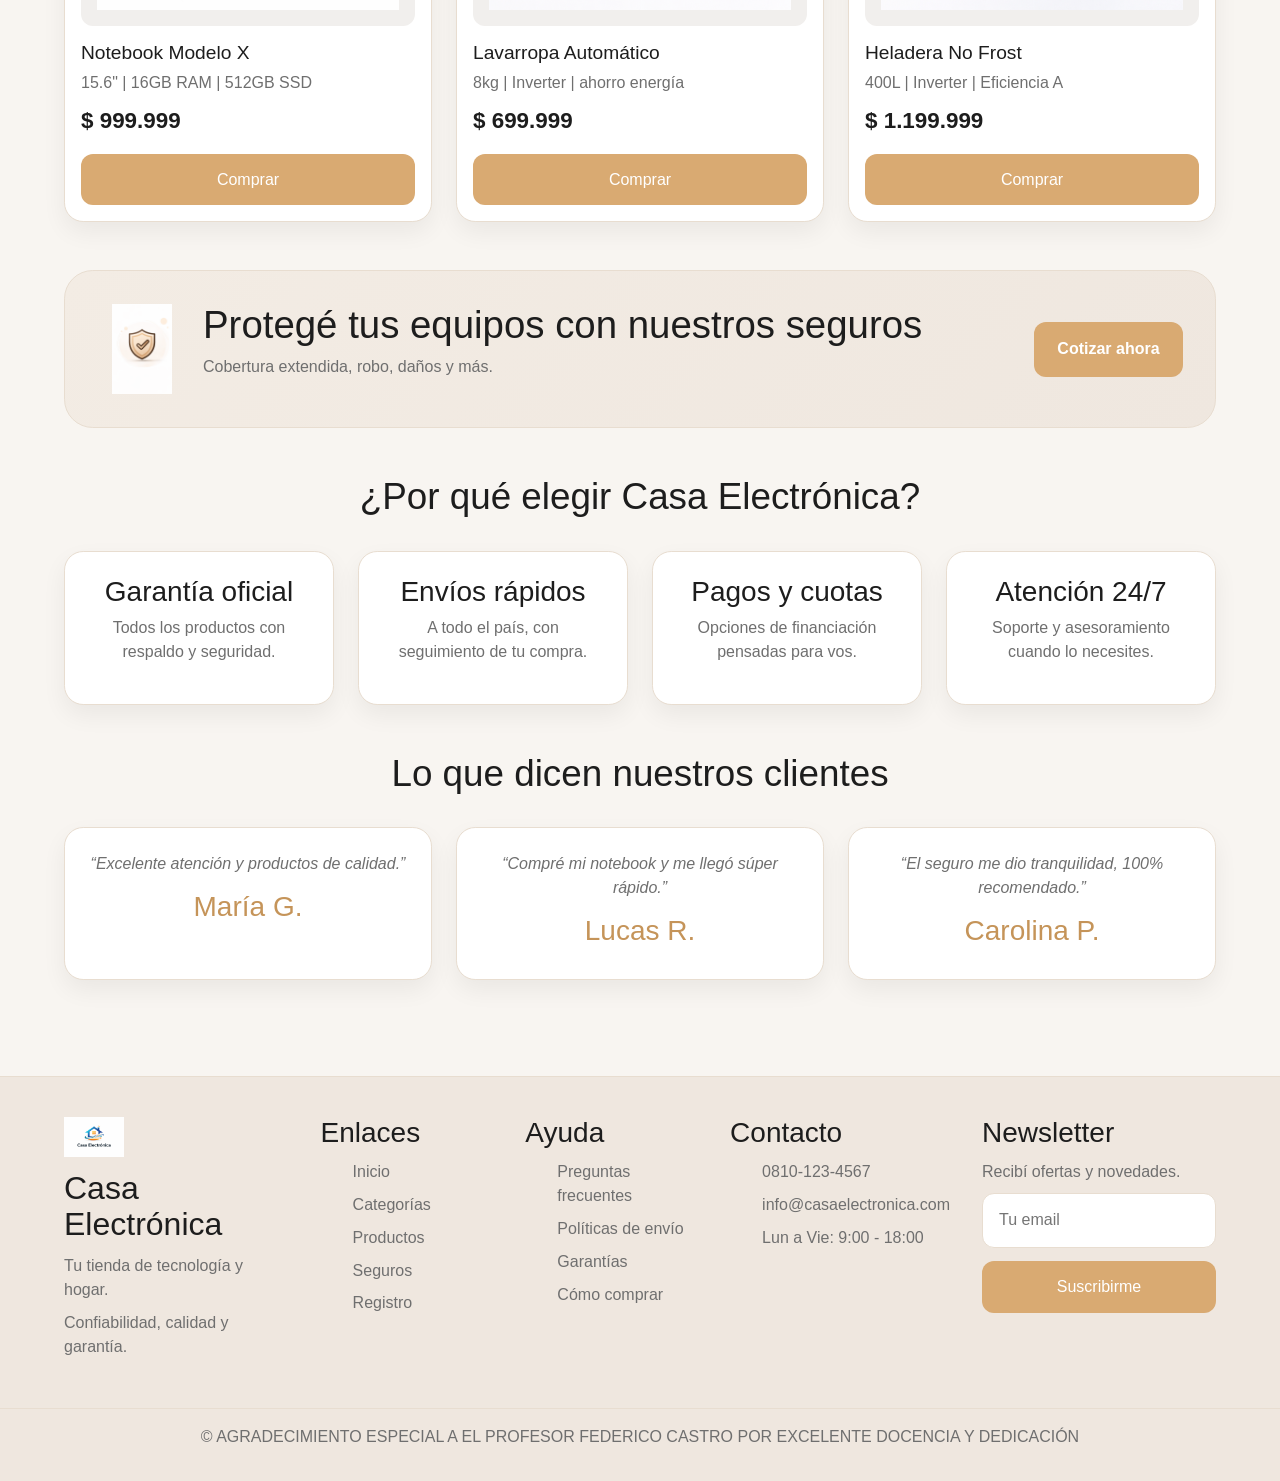
==== commit 1de5b5f8: "Entrega final proyecto Casa Electronica" ====
--- a/index.html
+++ b/index.html
@@ -1,224 +1,258 @@
 <!DOCTYPE html>
 <html lang="es">
 <head>
-    <meta charset="UTF-8">
-    <meta name="viewport" content="width=device-width, initial-scale=1.0">
-    <title>Casa Electronica</title>
-    <link rel="stylesheet" href="./styles.css/styles.css">
+  <meta charset="UTF-8" />
+  <meta name="viewport" content="width=device-width, initial-scale=1.0" />
+  <meta name="description" content="Casa Electrónica: tecnología para tu hogar, electrodomésticos, notebooks y seguros." />
+  <title>Casa Electrónica | Inicio</title>
+  <link rel="icon" href="./imagenes/favicon.png" type="image/png" />
+  <link href="https://cdn.jsdelivr.net/npm/bootstrap@5.3.3/dist/css/bootstrap.min.css" rel="stylesheet" />
+  <link rel="stylesheet" href="./styles.css" />
 </head>
 <body>
-    <div class="container">
-    <header class="header">
-        <div class="encabezadoContenedor">
-            <div class="logoContenedor">
-            <img class="imagenLogo" src="./imagenes/logo.png" alt="logo de pagina">
-            <h1 class="tituloLogo">Casa Electronica</h1>
-            </div>
-
-            <nav class="navBar">
-                <div class="navBotones">
-                    <a href="#" class="botonMenu">Menu</a>
-                    <a href="#" class="botonCarrito">Carrito</a>
-                </div>
-            </nav>
-        </div>
-
-        <nav class="navBarDesktop">
-            <div class="logoDesktop">
-                <img src="./imagenes/logo.png" alt="logo casa electronica" class="imagenLogoDesktop">
-                <h1 class="tituloLogoDesktop">Casa Electronica</h1>
-            </div>
-
-            <div class="menuDesktop">
-            <ul>
-                <li><a>Celulares</a></li>
-                <li><a>Heladeras</a></li>
-                <li><a>Notebooks</a></li>
-                <li><a>Registro</a></li>
-            </ul>
-            </div>
-
-            <div>
-                <button class="botonDesktop">Carrito</button>
-            </div>
-        </nav>
-    </header>
-
-    <aside class="sidebarDerecho">
-        <div>
-        <h3>Ofertas rápidas</h3>
-        <p>Envíos gratis</p>
-        <p>12 cuotas sin interés</p>
-        <p>Garantía oficial</p>
-        </div>
-    </aside>
-
-
-
-    <main class="main">
-        <section class="hero">
-            <div class="heroTexto">
-                <p class="heroEtiqueta">Tecnología para tu hogar</p>
-                <h2 class="heroTitulo">Las mejores ofertas en electrodomesticos</h2>
-                <p class="heroParrafo">Descubrí celulares, heladeras, notebooks y mucho más con precios accesibles y productos de calidad.</p>
-            </div>
-
-            <div class="heroBotones">
-                <a href="#" class="heroBotonPrincipal"> Comprar ahora</a>
-                <a href="#" class="heroBotonSecundario">Ver productos</a>
-            </div>
-
-            <div class="heroImagen">
-                <img src="./imagenes/heroimagen.png" alt="hero imagen">
-            </div>
-        </section>
-
-
-
-
-        <section class="principal">
-            <div class="cards">
-                <img class="cardsImagen" src="./imagenes/lavarropados.png" alt="lavarropas samsung">
-                <h3 class="cardsTitulo">Oferta</h3>
-                <span class="precioViejo">Precio viejo</span>
-                <span class="precioNuevo">Precio nuevo</span>
-                <a href="#" class="botonCard">Ver oferta</a>
-
-            </div>
-
-            <div class="cards">
-                <img class="cardsImagen" src="./imagenes/lavarropatres.png" alt="LG lavarropas">
-                <h3 class="cardsTitulo">Oferta</h3>
-                <span class="precioViejo">Precio viejo</span>
-                <span class="precioNuevo">Precio nuevo</span>
-                <a href="#" class="botonCard">Ver oferta</a>
-
-            </div>
-
-            <div class="cards">
-                <img class="cardsImagen" src="./imagenes/lgheladera.png" alt="Lg heladera">
-                <h3 class="cardsTitulo">Oferta</h3>
-                <span class="precioViejo">Precio viejo</span>
-                <span class="precioNuevo">Precio nuevo</span>
-                <a href="#" class="botonCard">Ver oferta</a>
-
-            </div>
-
-            <div class="cards">
-                <img class="cardsImagen" src="./imagenes/samsungheladera.png" alt="samsung heladera">
-                <h3 class="cardsTitulo">Oferta</h3>
-                <span class="precioViejo">Precio viejo</span>
-                <span class="precioNuevo">Precio nuevo</span>
-                <a href="#" class="botonCard">Ver oferta</a>
-
-            </div>
-
-            <div class="cards">
-                <img class="cardsImagen" src="./imagenes/notebookdos.png" alt="notebook">
-                <h3 class="cardsTitulo">Oferta</h3>
-                <span class="precioViejo">Precio viejo</span>
-                <span class="precioNuevo">Precio nuevo</span>
-                <a href="#" class="botonCard">Ver oferta</a>
-
-            </div>
-
-            <div class="cards">
-                <img class="cardsImagen" src="./imagenes/notebookuno.png" alt="samsung notebook">
-                <h3 class="cardsTitulo">Oferta</h3>
-                <span class="precioViejo">Precio viejo</span>
-                <span class="precioNuevo">Precio nuevo</span>
-                <a href="#" class="botonCard">Ver oferta</a>
-            </div>
-        </section>
-
-
-
-        <section class="beneficios">
-
-            <div class="cardsBeneficios">
-                <h3 class="beneficioTitulos">💳 Pago Fácil</h3>
-                <p class="beneficioDescripcion"> Compra en cuotas y con múltiples medios de pago.</p>
-            </div>
-
-            <div class="cardsBeneficios">
-                <h3 class="beneficioTitulos">🚚 Envío Rápido</h3>
-                <p class="beneficioDescripcion">Recibí tu producto en tiempo récord.</p>
-            </div>
-
-            <div class="cardsBeneficios">
-                <h3 class="beneficioTitulos">🛡️ Garantía Oficial</h3>
-                <p class="beneficioDescripcion">Todos los productos con respaldo de fábrica.</p>
-            </div>
-
-            <div class="cardsBeneficios">
-                <h3 class="beneficioTitulos">💰 Mejores Precios</h3>
-                <p class="beneficioDescripcion">Ofertas competitivas todo el año.</p>
-            </div>
-
-            <div class="cardsBeneficios">
-                <h3 class="beneficioTitulos">📞 Atención Personalizada</h3>
-                <p class="beneficioDescripcion">Te asesoramos antes y después de tu compra.</p>
-            </div>
-
-            <div class="cardsBeneficios">
-                <h3 class="beneficioTitulos">🛠️ Servicio técnico garantizado</h3>
-                <p class="beneficioDescripcion">Ofrecemos asistencia técnica confiable para todos nuestros productos, brindándote tranquilidad antes y después de tu compra.</p>
-            </div>
-        </section>
-    </main>
-
-
-    <aside class="sidebarIzquierdo">
-        <h3>Categorías</h3>
+
+  <header class="site-header">
+    <div class="site-header__container">
+      <a href="./index.html" class="site-header__brand">
+        <img src="./imagenes/logocasaelectro.png" alt="Logo de Casa Electrónica" class="site-header__logo" />
+        <div class="site-header__brand-text">
+          <span class="site-header__title">Casa</span>
+          <span class="site-header__title site-header__title--accent">Electrónica</span>
+        </div>
+      </a>
+
+      <nav class="site-header__nav" aria-label="Menú principal">
+        <ul class="site-header__menu">
+          <li><a href="./index.html" class="site-header__link">Inicio</a></li>
+          <li><a href="./pages/categorias.html" class="site-header__link">Categorías</a></li>
+          <li><a href="./pages/productos.html" class="site-header__link">Productos</a></li>
+          <li><a href="./pages/seguros.html" class="site-header__link">Seguros</a></li>
+          <li><a href="./pages/registro.html" class="site-header__link">Registro</a></li>
+        </ul>
+      </nav>
+    </div>
+  </header>
+
+  <main class="page-main">
+    <section class="hero">
+      <div class="hero__container">
+        <div class="hero__content">
+          <h1>Bienvenido a Casa Electrónica</h1>
+          <p>Tecnología para tu hogar, calidad que te acompaña. Encontrá notebooks, heladeras, lavarropas y seguros para proteger lo que más importa.</p>
+
+          <div class="hero__actions">
+            <a href="./pages/productos.html" class="btn-primary-custom">Ver productos</a>
+            <a href="./pages/seguros.html" class="btn-secondary-custom">Cotizar seguro</a>
+          </div>
+
+          <div class="hero__benefits">
+            <div class="hero__benefit">Envíos a todo el país</div>
+            <div class="hero__benefit">Garantía oficial</div>
+            <div class="hero__benefit">Pagos seguros y financiación</div>
+          </div>
+        </div>
+
+        <div class="hero__image">
+          <img src="./imagenes/heroimagen.png" alt="Electrodomésticos y notebook destacados" />
+        </div>
+      </div>
+    </section>
+
+    <section class="home-section">
+      <div class="home-section__title">
+        <h2>Explora por categoría</h2>
+      </div>
+
+      <div class="categories__grid">
+        <article class="category-card">
+          <img src="./imagenes/notebookcategoria.png" alt="Ícono de notebooks" />
+          <h3>Notebooks</h3>
+          <p>Alto rendimiento</p>
+          <a href="./pages/productos.html">Ver</a>
+        </article>
+
+        <article class="category-card">
+          <img src="./imagenes/lavarropacategoria.png" alt="Ícono de lavarropas" />
+          <h3>Lavarropas</h3>
+          <p>Eficiencia y cuidado</p>
+          <a href="./pages/productos.html">Ver</a>
+        </article>
+
+        <article class="category-card">
+          <img src="./imagenes/heladeracategoria.png" alt="Ícono de heladeras" />
+          <h3>Heladeras</h3>
+          <p>Tecnología y ahorro</p>
+          <a href="./pages/productos.html">Ver</a>
+        </article>
+
+        <article class="category-card">
+          <img src="./imagenes/seguro categoria.png" alt="Ícono de seguros" />
+          <h3>Seguros</h3>
+          <p>Protegé tu inversión</p>
+          <a href="./pages/seguros.html">Ver</a>
+        </article>
+      </div>
+    </section>
+
+    <section class="home-section">
+      <div class="home-section__title">
+        <h2>Productos destacados</h2>
+      </div>
+
+      <div class="products__grid">
+        <article class="product-card">
+          <div class="product-card__image">
+            <img src="./imagenes/notebookx.png" alt="Notebook destacada" />
+          </div>
+          <h3>Notebook Modelo X</h3>
+          <p>15.6" | 16GB RAM | 512GB SSD</p>
+          <span>$ 999.999</span>
+          <a href="./pages/registro.html">Comprar</a>
+        </article>
+
+        <article class="product-card">
+          <div class="product-card__image">
+            <img src="./imagenes/lavarropaprincipal.png" alt="Lavarropa destacado" />
+          </div>
+          <h3>Lavarropa Automático</h3>
+          <p>8kg | Inverter | ahorro energía</p>
+          <span>$ 699.999</span>
+          <a href="./pages/registro.html">Comprar</a>
+        </article>
+
+        <article class="product-card">
+          <div class="product-card__image">
+            <img src="./imagenes/heladeraprincipal.png" alt="Heladera destacada" />
+          </div>
+          <h3>Heladera No Frost</h3>
+          <p>400L | Inverter | Eficiencia A</p>
+          <span>$ 1.199.999</span>
+          <a href="./pages/registro.html">Comprar</a>
+        </article>
+      </div>
+    </section>
+
+    <section class="insurance-banner">
+      <div class="insurance-banner__container">
+        <div class="insurance-banner__left">
+          <img src="./imagenes/seguro categoria.png" alt="Escudo de protección" />
+          <div>
+            <h2>Protegé tus equipos con nuestros seguros</h2>
+            <p>Cobertura extendida, robo, daños y más.</p>
+          </div>
+        </div>
+
+        <div class="insurance-banner__right">
+          <a href="./pages/seguros.html" class="btn-primary-custom">Cotizar ahora</a>
+        </div>
+      </div>
+    </section>
+
+    <section class="info-section">
+      <div class="home-section__title">
+        <h2>¿Por qué elegir Casa Electrónica?</h2>
+      </div>
+
+      <div class="info-grid">
+        <article class="info-card">
+          <h3>Garantía oficial</h3>
+          <p>Todos los productos con respaldo y seguridad.</p>
+        </article>
+
+        <article class="info-card">
+          <h3>Envíos rápidos</h3>
+          <p>A todo el país, con seguimiento de tu compra.</p>
+        </article>
+
+        <article class="info-card">
+          <h3>Pagos y cuotas</h3>
+          <p>Opciones de financiación pensadas para vos.</p>
+        </article>
+
+        <article class="info-card">
+          <h3>Atención 24/7</h3>
+          <p>Soporte y asesoramiento cuando lo necesites.</p>
+        </article>
+      </div>
+    </section>
+
+    <section class="testimonials-section">
+      <div class="home-section__title">
+        <h2>Lo que dicen nuestros clientes</h2>
+      </div>
+
+      <div class="testimonials-grid">
+        <article class="testimonial-card">
+          <p>“Excelente atención y productos de calidad.”</p>
+          <h3>María G.</h3>
+        </article>
+
+        <article class="testimonial-card">
+          <p>“Compré mi notebook y me llegó súper rápido.”</p>
+          <h3>Lucas R.</h3>
+        </article>
+
+        <article class="testimonial-card">
+          <p>“El seguro me dio tranquilidad, 100% recomendado.”</p>
+          <h3>Carolina P.</h3>
+        </article>
+      </div>
+    </section>
+  </main>
+
+  <footer class="site-footer">
+    <div class="site-footer__container">
+      <div class="site-footer__brand">
+        <img src="./imagenes/logocasaelectro.png" alt="Logo de Casa Electrónica" />
+        <h2>Casa Electrónica</h2>
+        <p>Tu tienda de tecnología y hogar.</p>
+        <p>Confiabilidad, calidad y garantía.</p>
+      </div>
+
+      <div class="site-footer__column">
+        <h3>Enlaces</h3>
         <ul>
-            <li>Celulares</li>
-            <li>Heladeras</li>
-            <li>Notebooks</li>
-            <li>Lavarropas</li>
-        </ul>
-    </aside>
-
-
-    <footer class="footer">
-    <div class="footerContenedor">
-        <div class="footerCards">
-            <h3 class="footerTitulos">Redes Sociales</h3>
-            <ul>
-                <li>Instagram</li>
-                <li>Facebook</li>
-                <li>WhatSapp</li>
-            </ul>
-        </div>
-
-        <div class="footerCards">
-            <h3 class="footerTitulos">Empresa</h3>
-            <ul>
-                <li>Trabaja con nosotros</li>
-                <li>Manuales</li>
-                <li>Reclamos</li>
-                <li>Registro</li>
-            </ul>
-        </div>
-
-        <div class="footerCards">
-            <h3 class="footerTitulos">Sucursales</h3>
-            <ul>
-                <li>Palermo</li>
-                <li>Quilmes</li>
-                <li>Cordoba</li>
-            </ul>
-        </div>
+          <li><a href="./index.html">Inicio</a></li>
+          <li><a href="./pages/categorias.html">Categorías</a></li>
+          <li><a href="./pages/productos.html">Productos</a></li>
+          <li><a href="./pages/seguros.html">Seguros</a></li>
+          <li><a href="./pages/registro.html">Registro</a></li>
+        </ul>
+      </div>
+
+      <div class="site-footer__column">
+        <h3>Ayuda</h3>
+        <ul>
+          <li><a href="#">Preguntas frecuentes</a></li>
+          <li><a href="#">Políticas de envío</a></li>
+          <li><a href="#">Garantías</a></li>
+          <li><a href="#">Cómo comprar</a></li>
+        </ul>
+      </div>
+
+      <div class="site-footer__column">
+        <h3>Contacto</h3>
+        <ul>
+          <li>0810-123-4567</li>
+          <li>info@casaelectronica.com</li>
+          <li>Lun a Vie: 9:00 - 18:00</li>
+        </ul>
+      </div>
+
+      <div class="site-footer__newsletter">
+        <h3>Newsletter</h3>
+        <p>Recibí ofertas y novedades.</p>
+        <form>
+          <input type="email" placeholder="Tu email" />
+          <button type="submit">Suscribirme</button>
+        </form>
+      </div>
     </div>
 
-    <div class="footerBottom">
-    <p>© 2026 Casa Electrónica - Todos los derechos reservados</p>
+    <div class="site-footer__bottom">
+      <p>© AGRADECIMIENTO ESPECIAL A EL PROFESOR FEDERICO CASTRO POR EXCELENTE DOCENCIA Y DEDICACIÓN</p>
     </div>
-    </footer>
-    </div>
+  </footer>
 
 </body>
-
-
-
-
-</html>
+</html>
--- a/styles.css
+++ b/styles.css
@@ -0,0 +1,725 @@
+*,
+*::before,
+*::after {
+  box-sizing: border-box;
+  margin: 0;
+  padding: 0;
+}
+
+html {
+  font-size: 16px;
+  scroll-behavior: smooth;
+}
+
+body {
+  font-family: Arial, Helvetica, sans-serif;
+  background-color: #f8f5f1;
+  color: #1d1d1d;
+  line-height: 1.5;
+  min-height: 100vh;
+  display: flex;
+  flex-direction: column;
+  overflow-x: hidden;
+}
+
+main {
+  flex: 1;
+}
+
+img {
+  max-width: 100%;
+  display: block;
+}
+
+ul {
+  list-style: none;
+}
+
+a {
+  text-decoration: none;
+  color: inherit;
+}
+
+button,
+input,
+textarea,
+select {
+  font: inherit;
+}
+
+h1,
+h2,
+h3 {
+  line-height: 1.15;
+  color: #1d1d1d;
+}
+
+p {
+  color: #6f6f6f;
+}
+
+.category-card,
+.product-card,
+.info-card,
+.testimonial-card,
+.insurance-card {
+  transition: transform 0.3s ease, box-shadow 0.3s ease;
+}
+.category-card:hover,
+.product-card:hover,
+.info-card:hover,
+.testimonial-card:hover,
+.insurance-card:hover {
+  transform: translateY(-6px);
+  box-shadow: 0 16px 30px rgba(0, 0, 0, 0.08);
+}
+
+.btn-primary-custom {
+  display: inline-block;
+  padding: 0.9rem 1.4rem;
+  border-radius: 0.75rem;
+  font-weight: 700;
+  text-align: center;
+  transition: 0.3s ease;
+  border: 1px solid transparent;
+  background-color: #d9aa72;
+  color: #ffffff;
+}
+.btn-primary-custom:hover {
+  background-color: #c59459;
+  transform: translateY(-2px);
+}
+
+.btn-secondary-custom {
+  display: inline-block;
+  padding: 0.9rem 1.4rem;
+  border-radius: 0.75rem;
+  font-weight: 700;
+  text-align: center;
+  transition: 0.3s ease;
+  border: 1px solid transparent;
+  background-color: transparent;
+  border-color: #d9aa72;
+  color: #1d1d1d;
+}
+.btn-secondary-custom:hover {
+  background-color: rgba(217, 170, 114, 0.12);
+}
+
+.category-card,
+.product-card,
+.info-card,
+.testimonial-card,
+.insurance-card {
+  background-color: #ffffff;
+  border: 1px solid #e8ddd0;
+  border-radius: 1.2rem;
+  box-shadow: 0 10px 25px rgba(0, 0, 0, 0.06);
+}
+
+.category-card {
+  padding: 1.5rem 1rem;
+  text-align: center;
+}
+.category-card img {
+  width: 84px;
+  height: 84px;
+  object-fit: contain;
+  margin: 0 auto 1rem;
+}
+.category-card h3 {
+  margin-bottom: 0.5rem;
+  font-size: 1.35rem;
+}
+.category-card p {
+  margin-bottom: 1rem;
+}
+.category-card a {
+  display: inline-block;
+  background-color: #d9aa72;
+  color: #ffffff;
+  padding: 0.7rem 1.4rem;
+  border-radius: 999px;
+}
+.category-card a:hover {
+  background-color: #c59459;
+}
+
+.product-card {
+  padding: 1rem;
+}
+.product-card__image {
+  background-color: #f1efed;
+  border-radius: 0.75rem;
+  padding: 1rem;
+  margin-bottom: 1rem;
+  min-height: 210px;
+  display: grid;
+  place-items: center;
+}
+.product-card h3 {
+  margin-bottom: 0.4rem;
+  font-size: 1.2rem;
+}
+.product-card p {
+  margin-bottom: 0.6rem;
+}
+.product-card span {
+  display: block;
+  margin-bottom: 1rem;
+  font-size: 1.4rem;
+  font-weight: 800;
+  color: #1d1d1d;
+}
+.product-card a {
+  display: inline-block;
+  width: 100%;
+  text-align: center;
+  background-color: #d9aa72;
+  color: #ffffff;
+  padding: 0.85rem 1rem;
+  border-radius: 0.75rem;
+}
+.product-card a:hover {
+  background-color: #c59459;
+}
+
+.info-card,
+.testimonial-card,
+.insurance-card {
+  padding: 1.5rem;
+}
+
+.info-card,
+.testimonial-card {
+  text-align: center;
+}
+
+.testimonial-card p {
+  margin-bottom: 0.9rem;
+  font-style: italic;
+}
+.testimonial-card h3 {
+  color: #c59459;
+}
+
+.insurance-card h2 {
+  margin-bottom: 0.7rem;
+}
+.insurance-card p {
+  margin-bottom: 1rem;
+}
+.insurance-card ul {
+  margin-bottom: 1rem;
+  padding-left: 1rem;
+  list-style: disc;
+}
+.insurance-card li {
+  margin-bottom: 0.5rem;
+  color: #6f6f6f;
+}
+.insurance-card a {
+  display: inline-block;
+  background-color: #d9aa72;
+  color: #ffffff;
+  padding: 0.85rem 1.3rem;
+  border-radius: 0.75rem;
+}
+.insurance-card a:hover {
+  background-color: #c59459;
+}
+
+.register-form {
+  background-color: #ffffff;
+  border: 1px solid #e8ddd0;
+  border-radius: 1.2rem;
+  box-shadow: 0 10px 25px rgba(0, 0, 0, 0.06);
+  padding: 2rem;
+  background-color: #ffffff;
+}
+.register-form label {
+  display: block;
+  font-weight: 700;
+  margin-bottom: 0.45rem;
+  color: #1d1d1d;
+}
+.register-form input,
+.register-form textarea,
+.register-form select {
+  width: 100%;
+  border: 1px solid #e8ddd0;
+  border-radius: 0.75rem;
+  padding: 0.95rem 1rem;
+  outline: none;
+  transition: border-color 0.3s ease, box-shadow 0.3s ease;
+}
+.register-form input:focus,
+.register-form textarea:focus,
+.register-form select:focus {
+  border-color: #d9aa72;
+  box-shadow: 0 0 0 3px rgba(217, 170, 114, 0.18);
+}
+.register-form textarea {
+  resize: vertical;
+}
+.register-form .check-field {
+  display: flex;
+  align-items: center;
+  gap: 0.6rem;
+  font-weight: 400;
+}
+.register-form .check-field input {
+  width: auto;
+}
+
+.site-header {
+  background-color: rgba(255, 255, 255, 0.92);
+  border-bottom: 1px solid #e8ddd0;
+  position: sticky;
+  top: 0;
+  z-index: 100;
+  backdrop-filter: blur(10px);
+}
+.site-header__container {
+  width: min(90%, 1200px);
+  margin-inline: auto;
+  display: flex;
+  flex-direction: column;
+  gap: 1rem;
+  padding: 1rem 0;
+  align-items: center;
+}
+.site-header__brand {
+  display: flex;
+  align-items: center;
+  gap: 0.75rem;
+}
+.site-header__logo {
+  width: 52px;
+  height: 52px;
+  object-fit: contain;
+}
+.site-header__brand-text {
+  display: flex;
+  gap: 0.2rem;
+  flex-wrap: wrap;
+  align-items: baseline;
+}
+.site-header__title {
+  font-size: 1.5rem;
+  font-weight: 800;
+}
+.site-header__title--accent {
+  color: #d9aa72;
+  font-weight: 400;
+}
+.site-header__menu {
+  display: flex;
+  flex-direction: column;
+  align-items: center;
+  gap: 0.8rem;
+}
+.site-header__link {
+  position: relative;
+  font-weight: 500;
+  transition: color 0.3s ease;
+}
+.site-header__link:hover {
+  color: #c59459;
+}
+
+@media (min-width: 1024px) {
+  .site-header__container {
+    flex-direction: row;
+    justify-content: space-between;
+  }
+  .site-header__menu {
+    flex-direction: row;
+    gap: 1.5rem;
+  }
+}
+.site-footer {
+  margin-top: 3rem;
+  background-color: #efe7df;
+  border-top: 1px solid #e8ddd0;
+}
+.site-footer__container {
+  width: min(90%, 1200px);
+  margin-inline: auto;
+  display: grid;
+  grid-template-columns: 1fr;
+  gap: 2rem;
+  padding: 2.5rem 0;
+}
+.site-footer__brand img {
+  width: 60px;
+  margin-bottom: 0.8rem;
+}
+.site-footer__brand h2, .site-footer__column h3, .site-footer__newsletter h3 {
+  margin-bottom: 0.7rem;
+}
+.site-footer__column li, .site-footer__newsletter p, .site-footer__brand p {
+  margin-bottom: 0.55rem;
+  color: #6f6f6f;
+}
+.site-footer__column a:hover {
+  color: #c59459;
+}
+.site-footer__newsletter form {
+  display: flex;
+  flex-direction: column;
+  gap: 0.8rem;
+}
+.site-footer__newsletter input {
+  padding: 0.9rem 1rem;
+  border-radius: 0.75rem;
+  border: 1px solid #e8ddd0;
+}
+.site-footer__newsletter button {
+  background-color: #d9aa72;
+  color: #ffffff;
+  border: none;
+  padding: 0.9rem 1rem;
+  border-radius: 0.75rem;
+  cursor: pointer;
+  transition: background-color 0.3s ease;
+}
+.site-footer__newsletter button:hover {
+  background-color: #c59459;
+}
+.site-footer__bottom {
+  border-top: 1px solid #e8ddd0;
+  text-align: center;
+  padding: 1rem;
+  color: #6f6f6f;
+}
+
+@media (min-width: 768px) {
+  .site-footer__container {
+    grid-template-columns: repeat(2, 1fr);
+  }
+}
+@media (min-width: 1024px) {
+  .site-footer__container {
+    grid-template-columns: 1.3fr 1fr 1fr 1fr 1.2fr;
+  }
+}
+.categories__grid,
+.products__grid,
+.insurance-plans__grid,
+.info-grid,
+.testimonials-grid {
+  display: grid;
+  gap: 1.5rem;
+}
+
+.categories__grid,
+.products__grid,
+.insurance-plans__grid,
+.info-grid,
+.testimonials-grid {
+  grid-template-columns: 1fr;
+}
+
+@media (min-width: 768px) {
+  .categories__grid,
+  .info-grid {
+    grid-template-columns: repeat(2, 1fr);
+  }
+  .products__grid,
+  .insurance-plans__grid,
+  .testimonials-grid {
+    grid-template-columns: repeat(2, 1fr);
+  }
+}
+@media (min-width: 1024px) {
+  .categories__grid,
+  .info-grid {
+    grid-template-columns: repeat(4, 1fr);
+  }
+  .products__grid {
+    grid-template-columns: repeat(3, 1fr);
+  }
+  .insurance-plans__grid {
+    grid-template-columns: repeat(3, 1fr);
+  }
+  .testimonials-grid {
+    grid-template-columns: repeat(3, 1fr);
+  }
+}
+.page-main {
+  width: 100%;
+}
+
+.section-space {
+  padding: 2.8rem 0;
+}
+
+.section-title {
+  font-size: clamp(1.8rem, 2.5vw, 2.5rem);
+  text-align: center;
+  margin-bottom: 1rem;
+}
+
+.page-hero {
+  background: linear-gradient(135deg, #f3ece4 0%, #f8f5f1 100%);
+  border-bottom: 1px solid #e8ddd0;
+}
+.page-hero__container {
+  width: min(90%, 1200px);
+  margin-inline: auto;
+  padding: 4rem 0;
+  text-align: center;
+}
+.page-hero h1 {
+  font-size: clamp(2rem, 4vw, 3.2rem);
+  margin-bottom: 1rem;
+}
+.page-hero p {
+  max-width: 700px;
+  margin-inline: auto;
+  font-size: 1.05rem;
+}
+
+.section-heading {
+  text-align: center;
+  margin-bottom: 2rem;
+}
+.section-heading h2 {
+  font-size: clamp(1.7rem, 3vw, 2.4rem);
+  margin-bottom: 0.75rem;
+}
+.section-heading p {
+  max-width: 700px;
+  margin-inline: auto;
+}
+
+.hero {
+  padding: 2rem 0 3rem;
+}
+.hero__container {
+  width: min(90%, 1200px);
+  margin-inline: auto;
+  display: grid;
+  grid-template-columns: 1fr;
+  gap: 2rem;
+  align-items: center;
+  background: linear-gradient(135deg, #f3ece4 0%, #f8f5f1 100%);
+  border: 1px solid #e8ddd0;
+  border-radius: 1.8rem;
+  padding: 2rem;
+  overflow: hidden;
+}
+.hero__content h1 {
+  font-size: clamp(2.2rem, 5vw, 4rem);
+  margin-bottom: 1rem;
+}
+.hero__content p {
+  font-size: 1.1rem;
+  margin-bottom: 1.5rem;
+  max-width: 560px;
+}
+.hero__actions {
+  display: flex;
+  flex-direction: column;
+  gap: 1rem;
+  margin-bottom: 1.8rem;
+}
+.hero__benefits {
+  display: grid;
+  grid-template-columns: 1fr;
+  gap: 1rem;
+}
+.hero__benefit {
+  display: flex;
+  align-items: center;
+  gap: 0.75rem;
+  color: #6f6f6f;
+  font-size: 0.95rem;
+}
+.hero__image {
+  display: flex;
+  justify-content: center;
+  align-items: center;
+}
+.hero__image img {
+  width: 100%;
+  max-width: 520px;
+  object-fit: contain;
+}
+
+.home-section {
+  width: min(90%, 1200px);
+  margin-inline: auto;
+  padding-bottom: 3rem;
+}
+
+.home-section__title {
+  text-align: center;
+  margin-bottom: 2rem;
+}
+.home-section__title h2 {
+  font-size: clamp(1.7rem, 3vw, 2.3rem);
+  margin-bottom: 0.5rem;
+}
+
+.insurance-banner {
+  padding-bottom: 3rem;
+}
+.insurance-banner__container {
+  width: min(90%, 1200px);
+  margin-inline: auto;
+  background: linear-gradient(135deg, #f3ece4 0%, #efe7df 100%);
+  border: 1px solid #e8ddd0;
+  border-radius: 1.8rem;
+  padding: 2rem;
+  display: grid;
+  grid-template-columns: 1fr;
+  gap: 1.5rem;
+  align-items: center;
+}
+.insurance-banner__left {
+  display: flex;
+  flex-direction: column;
+  gap: 1rem;
+  text-align: center;
+}
+.insurance-banner__left img {
+  width: 90px;
+  height: 90px;
+  object-fit: contain;
+  margin-inline: auto;
+}
+.insurance-banner__left h2 {
+  font-size: clamp(1.8rem, 3vw, 2.6rem);
+  margin-bottom: 0.5rem;
+}
+.insurance-banner__right {
+  display: flex;
+  justify-content: center;
+  align-items: center;
+}
+
+.info-section,
+.testimonials-section {
+  width: min(90%, 1200px);
+  margin-inline: auto;
+  padding-bottom: 3rem;
+}
+
+@media (min-width: 768px) {
+  .hero__actions {
+    flex-direction: row;
+    flex-wrap: wrap;
+  }
+  .hero__benefits {
+    grid-template-columns: repeat(3, 1fr);
+  }
+  .insurance-banner__left {
+    flex-direction: row;
+    align-items: center;
+    text-align: left;
+  }
+  .insurance-banner__left img {
+    margin-inline: 0;
+  }
+}
+@media (min-width: 1024px) {
+  .hero__container {
+    grid-template-columns: 1.1fr 1fr;
+    padding: 3rem;
+  }
+  .insurance-banner__container {
+    grid-template-columns: 1.5fr auto;
+  }
+}
+.categories {
+  width: min(90%, 1200px);
+  margin-inline: auto;
+  padding: 3rem 0;
+}
+
+.categories__grid {
+  margin-top: 1rem;
+}
+
+.products {
+  width: min(90%, 1200px);
+  margin-inline: auto;
+  padding: 3rem 0;
+}
+
+.products__grid {
+  margin-top: 1rem;
+}
+
+.register-page {
+  width: min(90%, 1200px);
+  margin-inline: auto;
+  padding: 3rem 0;
+}
+
+.register-page__wrapper {
+  display: grid;
+  grid-template-columns: 1fr;
+  gap: 2rem;
+}
+
+.register-page__info {
+  background: linear-gradient(135deg, #f3ece4 0%, #f8f5f1 100%);
+  border: 1px solid #e8ddd0;
+  border-radius: 1.8rem;
+  padding: 2rem;
+}
+.register-page__info h2 {
+  margin-bottom: 1rem;
+  font-size: 2rem;
+}
+.register-page__info p {
+  margin-bottom: 1rem;
+}
+.register-page__info ul {
+  padding-left: 1.2rem;
+  list-style: disc;
+}
+.register-page__info li {
+  margin-bottom: 0.7rem;
+  color: #6f6f6f;
+}
+
+.register-form {
+  display: grid;
+  gap: 1.2rem;
+}
+
+.register-form__group {
+  display: grid;
+  gap: 0.45rem;
+}
+
+.register-form__actions {
+  display: flex;
+  flex-direction: column;
+  gap: 1rem;
+}
+
+@media (min-width: 1024px) {
+  .register-page__wrapper {
+    grid-template-columns: 1fr 1fr;
+    align-items: start;
+  }
+  .register-form__actions {
+    flex-direction: row;
+  }
+}
+.insurance-plans {
+  width: min(90%, 1200px);
+  margin-inline: auto;
+  padding: 3rem 0;
+}
+
+.insurance-plans__grid {
+  margin-top: 1rem;
+}
+
+/*# sourceMappingURL=styles.css.map */
